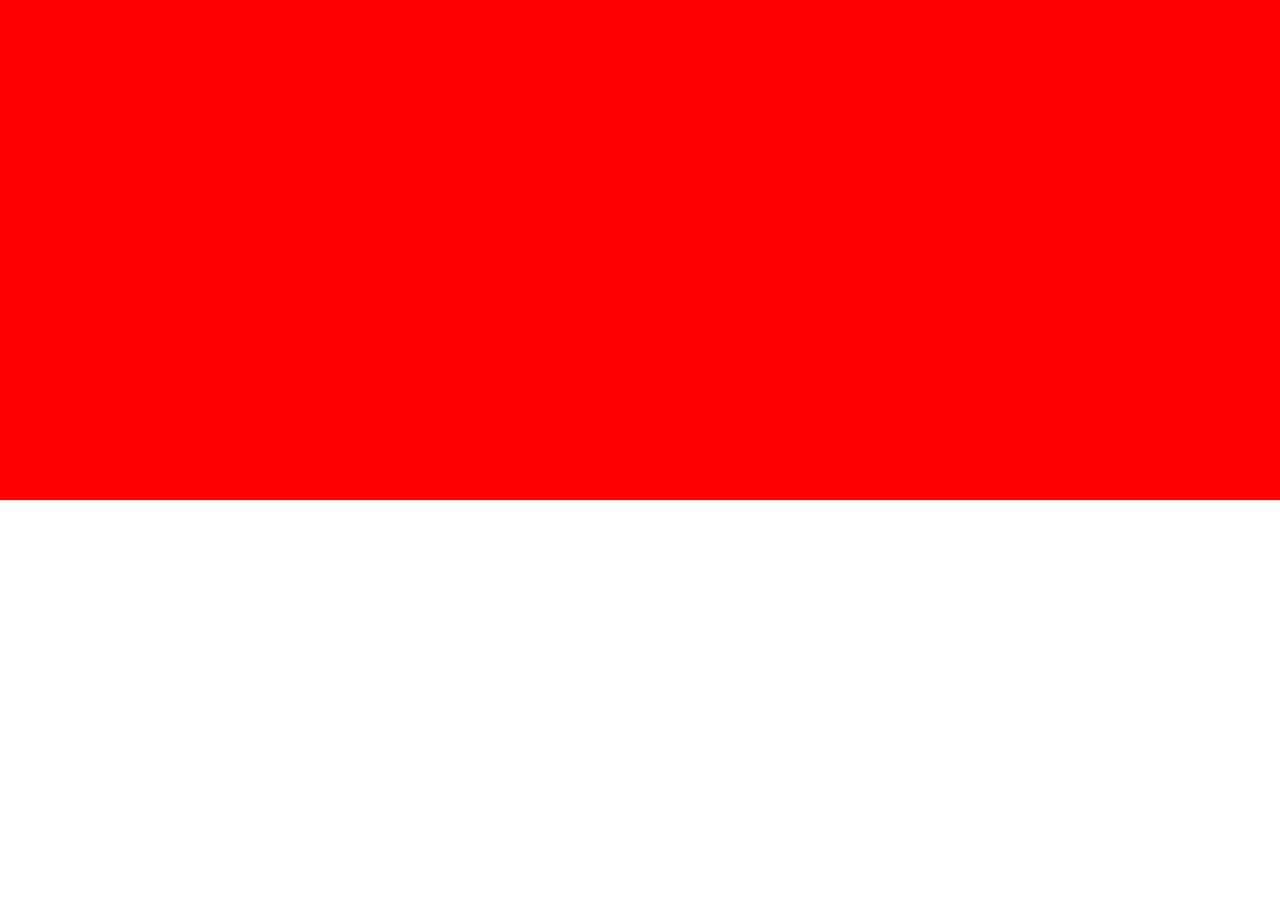
==== index.html @ 967ea3b5 "Create Website" ====
<!DOCTYPE html>
<html lang="en">
<head>
  <meta charset="UTF-8">
  <meta name="viewport" content="width=device-width, initial-scale=1.0">
  <title>Lux Ventus</title>
  <link rel="stylesheet" href="style.css">
  <link rel="stylesheet" href="https://fonts.googleapis.com/css?family=Poppins:400,700&display=swap">
</head>
<body>
  <div class="body">




  </div>
</body>
</html>
---- style.css ----
*{
  margin: 0;
  padding: 0;
  box-sizing: border-box;
  text-decoration: none;
}
 

body{
  font-family: 'Poppins', sans-serif;
}




.body{
  max-width: 1440px;
  width: 100%;
  margin: 0 auto;
  background-color: red;
  height: 500px;
}
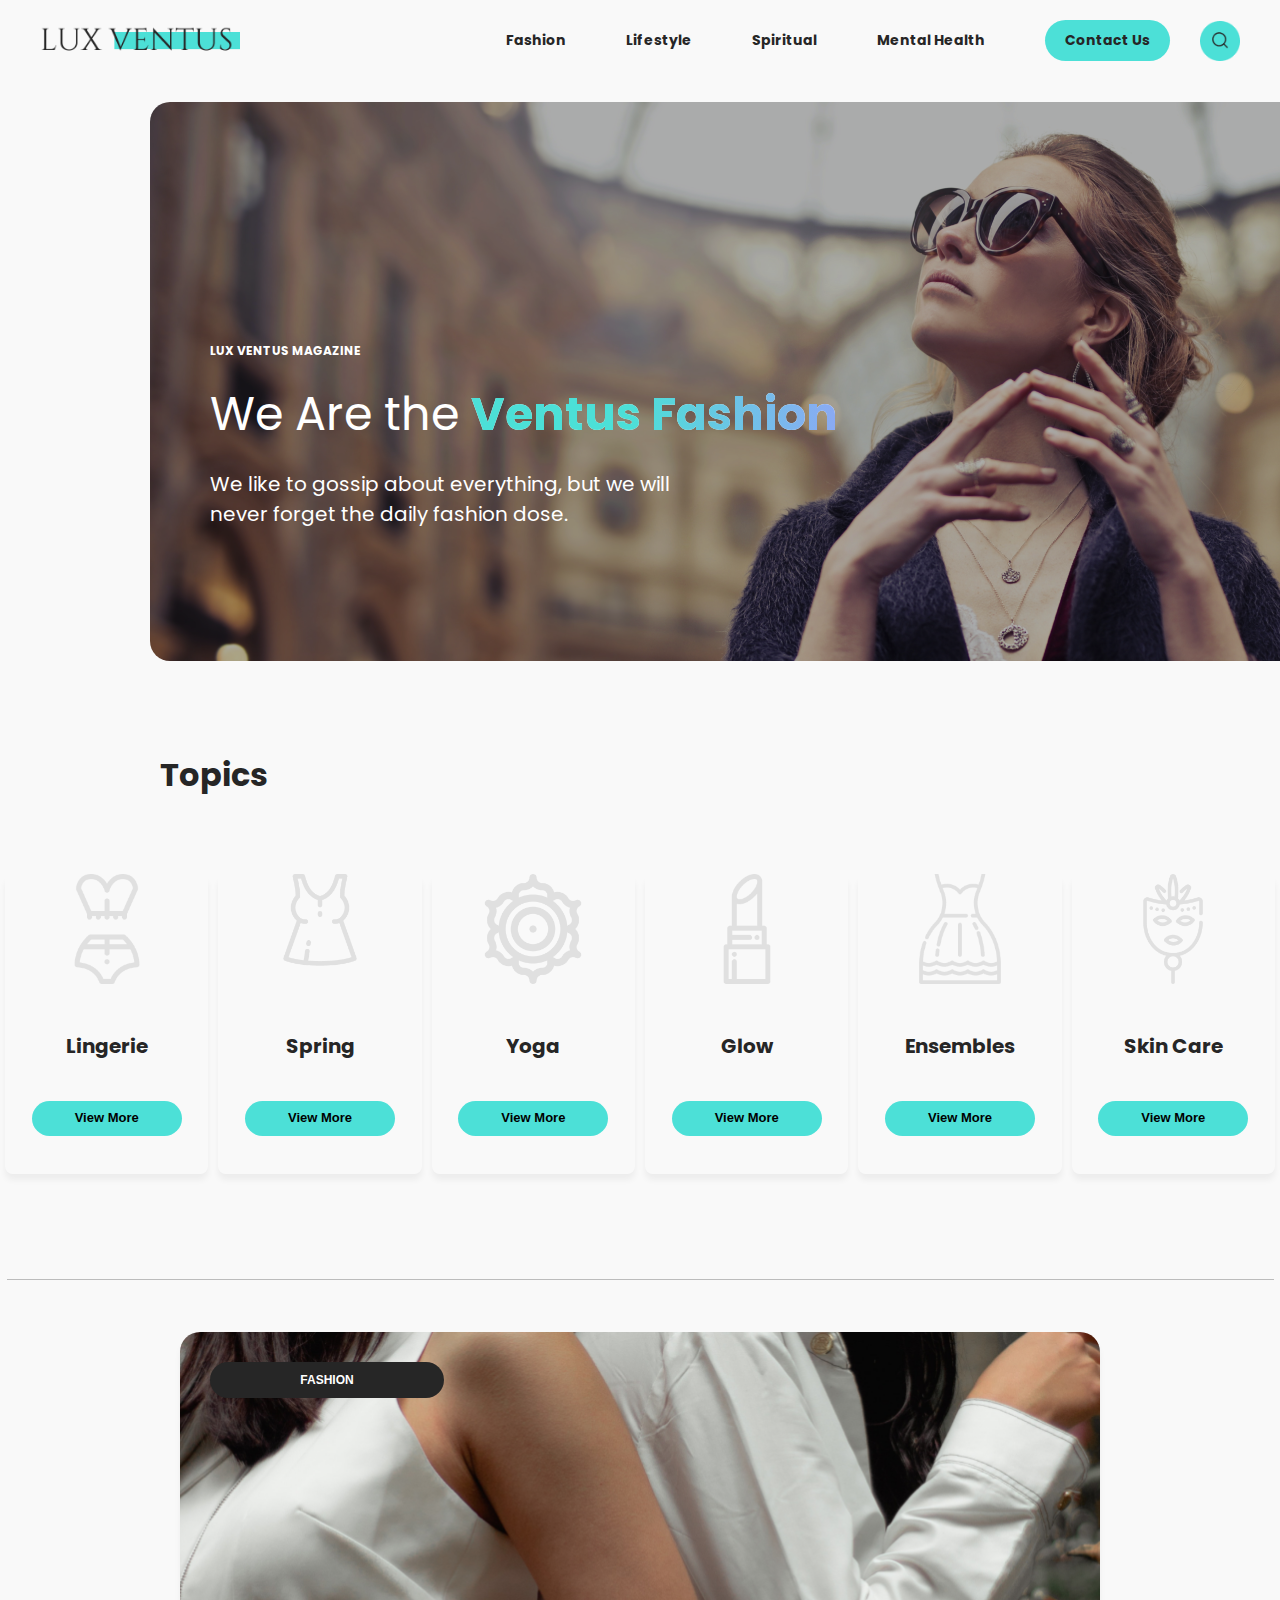
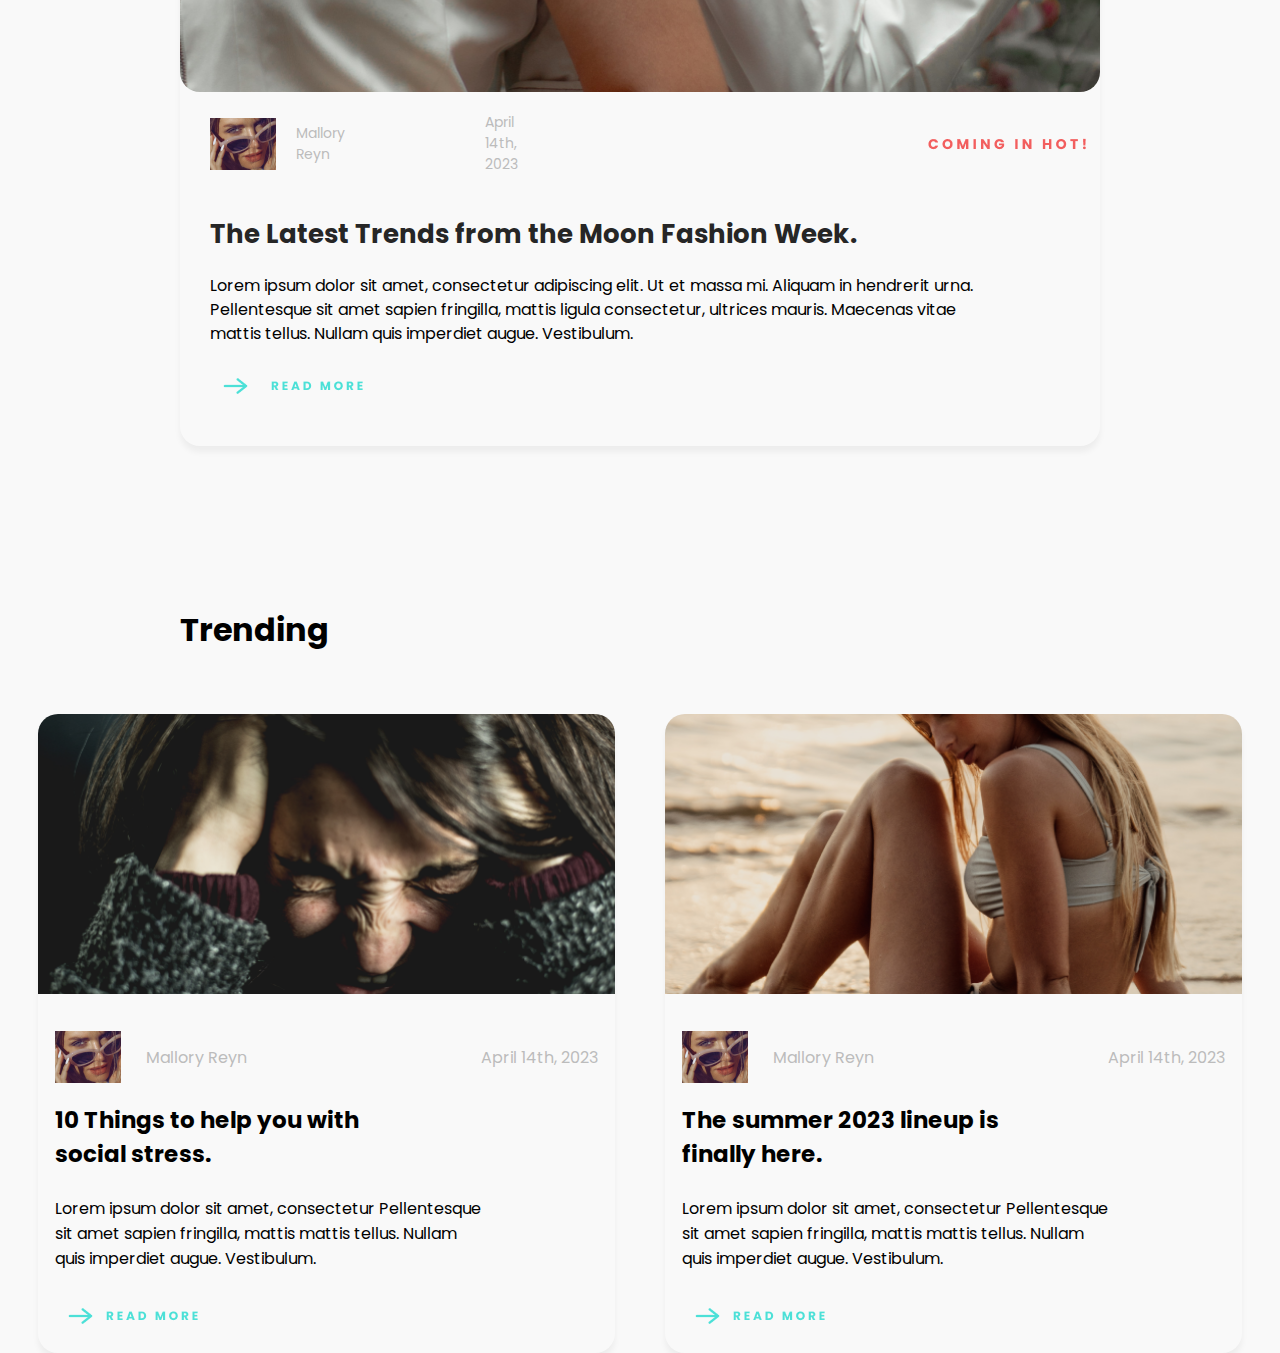
==== commit 92f59387: "salis-branch" ====
--- a/index.html
+++ b/index.html
@@ -9,7 +9,159 @@
 </head>
 <body>
   <div class="body">
-
+    <header class="header">
+      <div class="container">
+        
+          <img class="logo" src="./assets/logo.png" alt="logo">
+  
+          <nav class="navigation">
+            <a href="#">Fashion</a>
+            <a href="#">Lifestyle</a>
+            <a href="#">Spiritual</a>
+            <a href="#">Mental Health</a>
+            <a href="#" class="contact-btn">Contact Us</a>
+            <img class="icon" src="./assets/search.png" alt="">
+          </nav>
+  
+        </div>
+        <div class="second-container">
+          <div class="image-div">
+            <div class="image-texts">
+             <h3>LUX VENTUS MAGAZINE</h3>
+             <h1>We Are the <span>Ventus Fashion</span></h1>
+             <p>We like to gossip about everything, but we will <br>never forget the daily fashion dose.</p>
+           </div>
+           </div>
+        </div>
+  
+  
+        <div class="third-container">
+          <h1>Topics</h1>
+          <div class="cards">
+            <div class="card1 card">
+              <img src="./assets/photo 1.png" alt="">
+              <h2>Lingerie</h2>
+              <button class="view-btn">View More</button>
+            </div>
+            <div class="card2 card">
+              <img src="./assets/photo 2.png" alt="">
+              <h2>Spring</h2>
+              <button class="view-btn">View More</button>
+            </div>
+            <div class="card3 card">
+              <img src="./assets/photo 3.png"  alt="">
+              <h2>Yoga</h2>
+              <button class="view-btn">View More</button>
+            </div>
+            <div class="card4 card">
+              <img src="./assets/photo 4.png"  alt="">
+              <h2>Glow</h2>
+              <button class="view-btn">View More</button>
+            </div>
+            <div class="card5 card">
+              <img src="./assets/photo 5.png"  alt="">
+              <h2>Ensembles</h2>
+              <button class="view-btn">View More</button>
+            </div>
+            <div class="card6 card">
+              <img src="./assets/photo 6.png"  alt="">
+              <h2>Skin Care</h2>
+              <button class="view-btn">View More</button>
+            </div>
+          </div>
+        </div>
+  
+        <div class="vector">
+          
+        </div>
+        <div class="big-container">
+          <div class="fourth-container">
+            <div class="couple">
+              <button>
+                FASHION
+              </button>
+            </div>
+            <div class="admin-info">
+              <img src="./assets/icon.png" alt="">
+              <p>Mallory Reyn</p>
+              <p class="date">April 14th, 2023</p>
+              <img class="line" src="./assets/COMING_IN_HOT.png" alt="">
+            </div>
+            <div class="info">
+              <h2>The Latest Trends from the Moon Fashion Week.</h2>
+              <p>Lorem ipsum dolor sit amet, consectetur adipiscing elit. Ut et massa mi. Aliquam in hendrerit urna. 
+                <br>Pellentesque sit amet sapien fringilla, mattis ligula consectetur, ultrices mauris. Maecenas vitae 
+                <br>mattis tellus. Nullam quis imperdiet augue. Vestibulum.</p>
+            </div>
+            <div class="read-more">
+              <img src="./assets/arrow-small-right.png" alt="">
+              <img src="./assets/READ_MORE.png" alt="">
+            </div>
+          </div>
+        </div>
+      
+  
+        <div class="trending">
+          <h1 style="padding: 60px 180px;">Trending</h1>
+          <div class="trending-content">
+        
+        
+              <div class="trending-box">
+              <div class="image">
+          
+              </div>
+              <div style="padding: 17px;">
+                <div class="information">
+                  <div style="display:flex; align-items:center">
+                    <img style="margin-right: 25px;" src="./assets/icon.png" alt="">
+                    <p style="color: #BCBCBC;">Mallory Reyn</p>
+                  </div>
+                  <p style="color: #BCBCBC;">April 14th, 2023</p>
+                </div>
+                <h3 style="width: 60%; font-size: 23px;">10 Things to help you with social stress.</h3>
+                <p style="width: 80%; margin: 25px 0;">
+                  Lorem ipsum dolor sit amet, consectetur 
+                  Pellentesque sit amet sapien fringilla, mattis
+                  mattis tellus. Nullam quis imperdiet augue. 
+                  Vestibulum.</p>
+                  <div class="read-more-btn">
+                    <img src="./assets/arrow-small-right.png" alt="">
+                    <img src="./assets/READ_MORE.png" alt="">
+                  </div>
+              </div>
+              
+            </div>
+            
+            
+            <div class="trending-box">
+              <div class="image1"></div>
+              <div style="padding: 17px;">
+                <div class="information">
+                  <div style="display:flex; align-items:center">
+                    <img style="margin-right: 25px;" src="./assets/icon.png" alt="">
+                    <p style="color: #BCBCBC;">Mallory Reyn</p>
+                  </div>
+                  <p style="color: #BCBCBC;">April 14th, 2023</p>
+                </div>
+                <h3 style="width: 60%; font-size: 23px;">The summer 2023 lineup
+                  is finally here.</h3>
+                <p style="width: 80%; margin: 25px 0;">
+                  Lorem ipsum dolor sit amet, consectetur 
+                  Pellentesque sit amet sapien fringilla, mattis
+                  mattis tellus. Nullam quis imperdiet augue. 
+                  Vestibulum.</p>
+                  <div class="read-more-btn">
+                    <img src="./assets/arrow-small-right.png" alt="">
+                    <img src="./assets/READ_MORE.png" alt="">
+                  </div>
+              </div>    
+              </div>
+  
+         
+          </div>
+        </div>
+  
+    </header>
 
 
 
--- a/style.css
+++ b/style.css
@@ -8,6 +8,7 @@
 
 body{
   font-family: 'Poppins', sans-serif;
+  
 }
 
 
@@ -17,6 +18,341 @@
   max-width: 1440px;
   width: 100%;
   margin: 0 auto;
-  background-color: red;
-  height: 500px;
-}+  background: #F9F9F9;
+
+}
+
+.container img {
+  width: 200px;
+}
+
+.icon {
+  width: 40px !important;
+}
+
+.container {
+  display: flex;
+  justify-content: space-between;
+  align-items: center;
+  padding: 20px 40px;
+  max-width: 1300px;
+  margin: 0 auto;
+}
+
+.navigation {
+  display: flex;
+  justify-content: space-between;
+  align-items: center;
+}
+
+.icon {
+  cursor: pointer;
+
+}
+
+.navigation a:hover {
+  transform: translateY(-10px);
+  transition: .3s;
+}
+
+
+.navigation a {
+  margin: 0 30px;
+  text-decoration: none;
+  color: #262626;
+  font-size: 14px;
+  font-weight: 700;
+  transition: .3s;
+}
+
+.contact-btn {
+  background-color: #4CE0D7 !important;
+  padding: 10px 20px;
+  border-radius: 40px;
+}
+
+.image-div {
+  background-image: url(./assets/background.png);
+  background-size: cover;
+  background-repeat: no-repeat;
+  background-position: center;
+  width: 1230px;
+  height: 559px;
+  margin: 20px 150px;
+  border-radius: 20px;
+  transition: .3s;
+}
+
+.image-div:hover {
+  transform: scale(1.03);
+  transition: .3s;
+}
+
+.image-texts h3 {
+  font-size: 12px;
+  font-weight: 700;
+  line-height: 18px;
+  color: #FFFFFF;
+  width: 189px;
+  padding-bottom: 20px;
+}
+
+.image-texts h1 {
+  font-size: 46px;
+  font-weight: 400;
+  line-height: 69px;
+  color: #FFFFFF;
+  padding-bottom: 20px;
+}
+
+.image-texts h1 span {
+  font-size: 46px;
+  font-weight: 700;
+  line-height: 69px;
+  background: linear-gradient(90deg, #4CE0D7 43.06%, #8BA9F4 100%),
+  linear-gradient(0deg, #FFFFFF, #FFFFFF);
+  color: transparent;
+  background-clip: text;
+}
+
+.image-texts p {
+  font-size: 20px;
+  font-weight: 400;
+  line-height: 30px;
+  color: #FFFFFF;
+}
+
+.image-div{
+  display: block;
+  padding: 230px 50px;
+}
+
+.image-texts {
+  padding: 10px;
+}
+
+.second-container {
+  padding-bottom: 60px;
+}
+
+.third-container h1 {
+  margin: 10px 160px; 
+  padding-bottom: 60px;
+  color: #262626;
+}
+
+.cards {
+  display: flex;
+  flex-direction: row;
+  justify-content: center;
+  align-items: center;
+  margin: 0 auto;
+}
+
+.card1,
+.card2,
+.card3,
+.card4,
+.card5,
+.card6 {
+  display: block;
+  flex-direction: column;
+  justify-content: center;
+  text-align: center;
+  border-radius: 8px;
+  overflow: hidden;
+  margin: 5px;
+  color: #262626;
+  box-shadow:  0px 6px 6px 0px rgba(0, 0, 0, 0.05);
+  width: 210px;
+  height: 300px;
+  transition: .3s;
+
+
+}
+
+.card:hover {
+  transform: translateY(-10px);
+  transition: .3s;
+}
+.cards img {
+  width: 100%;
+  height: auto;
+}
+
+
+.third-container h2 {
+  padding-bottom: 40px;
+  font-size: 20px;
+  font-weight: 700;
+  line-height: 30px;
+  text-align: center;
+
+}
+
+.third-container img {
+  padding-bottom: 40px;
+  width: 110px;
+  height: auto;
+
+}
+
+.third-container button {
+  font-size: 13px;
+  font-weight: 700;
+  line-height: 18px;
+  text-align: center;
+  width: 150px;
+  height: 35px;
+  border-radius: 40px;
+  background: rgba(76, 224, 215, 1);
+  border: none;
+}
+
+.third-container {
+  padding-bottom: 100px;
+}
+.vector {
+  height: 1px;
+  width: 1267px;
+ background-color: #BCBCBC;
+ margin: 0 auto;
+ margin-bottom: 52px;
+}
+
+.couple{
+  background-image: url(./assets/background\ 2.png);
+  background-size: cover;
+  background-repeat: no-repeat;
+  background-position: center;
+  height: 360.3px;
+  border-radius: 20px;
+}
+
+.fourth-container {
+  box-shadow: 0px 6px 6px 0px #0000000D;
+  max-width: 1204px;
+  margin: 0 180px;
+  border-radius: 20px;
+
+}
+
+.fourth-container button {
+  background-color: #262626;
+  color: #FFFFFF;
+  font-size: 12px;
+  font-weight: 700;
+  line-height: 18px;
+  text-align: center;
+  width: 233.95px;
+  height: 36.49px;
+  border-radius: 40px;
+  border: none;
+  margin: 30px;
+}
+
+.admin-info {
+  display: flex;
+  align-items: center;
+  gap: 20px;
+  margin: 20px 30px;
+  color: #BCBCBC;
+  font-size: 14px;
+  font-weight: 400;
+  line-height: 21px;
+  padding-bottom: 20px;
+}
+
+.date {
+  padding: 0 120px;
+  font-size: 14px;
+  font-weight: 400;
+  line-height: 21px;
+  color: #BCBCBC;
+}
+
+.line {   
+  padding-left: 270px;
+}
+
+.info h2 {
+  font-size: 26px;
+  font-weight: 700;
+  line-height: 39px;
+  color: #262626;
+  padding-bottom: 20px;
+  margin: 0 30px;
+}
+
+.info p {
+  font-size: 16px;
+  font-weight: 400;
+  line-height: 24px;
+  padding-bottom: 20px;
+  margin: 0 30px;
+}
+
+.read-more {
+  display: flex;
+  align-items: center;
+  gap: 10px;
+  padding-bottom: 40px;
+  margin: 0 30px;
+}
+
+.big-container {
+  padding-bottom: 100px;
+}
+
+.image {
+  background: url(./assets/card\ 1.png);
+  height: 280px;
+  max-width: 580px;
+  background-size: cover;
+  background-repeat: no-repeat;
+  background-position: center;
+
+}
+.image1 {
+  background: url(./assets/card\ 2.png);
+  height: 280px;
+  max-width: 580px;
+  background-size: cover;
+  background-repeat: no-repeat;
+  background-position: center;
+
+}
+
+.information {
+  display: flex;
+  justify-content: space-between;
+  align-items: center;
+  margin: 20px 0;
+
+}
+
+.trending-box:hover {
+  transition: .3s;
+  transform: scale(1.1);
+}
+.trending-box {
+  max-width: 580px;
+  border-radius: 20px;
+  overflow: hidden;
+  box-shadow: 0px 6px 6px 0px #0000000D;
+  transition: .3s;
+}
+
+.trending-content {
+  display: flex;
+  justify-content: space-around;
+  gap: 50px;
+  margin: 0 auto;
+  max-width: 1204px;
+  
+}
+
+.read-more-btn {
+  display: flex;
+  align-items: center;
+}
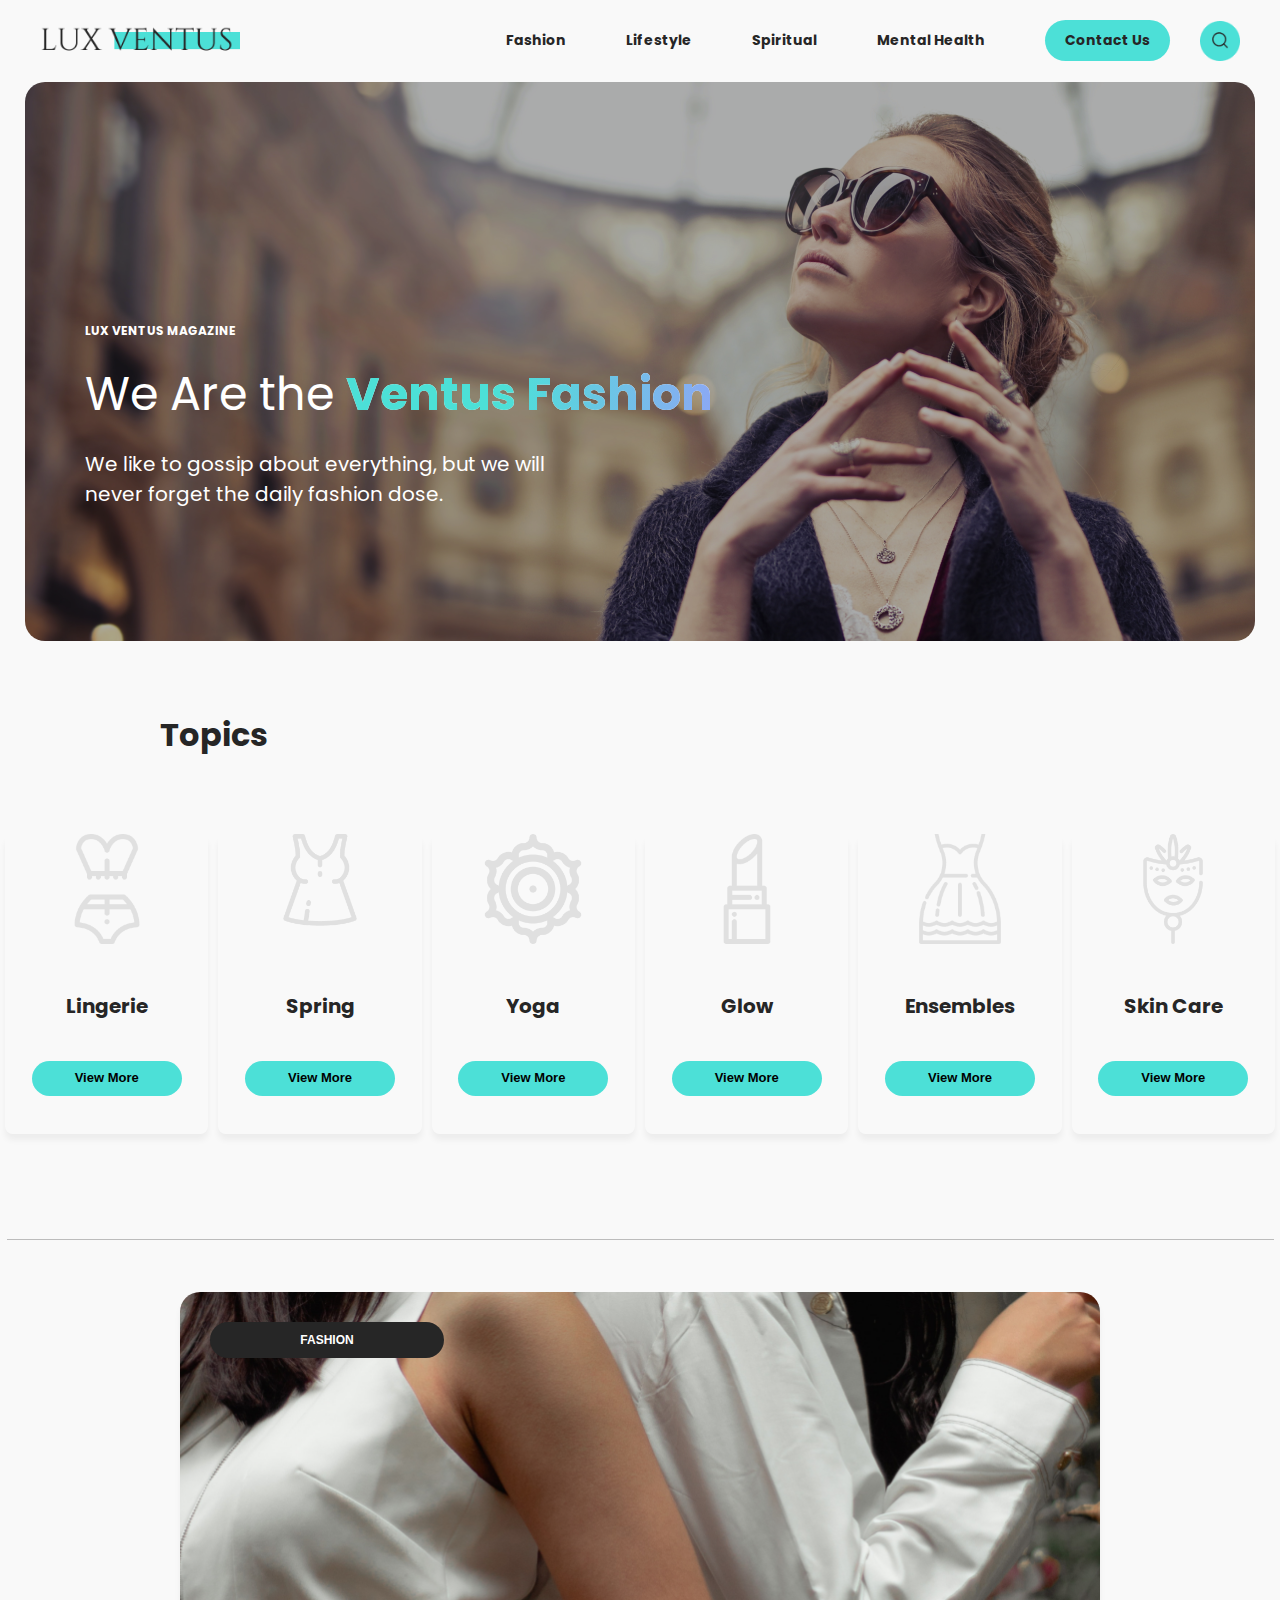
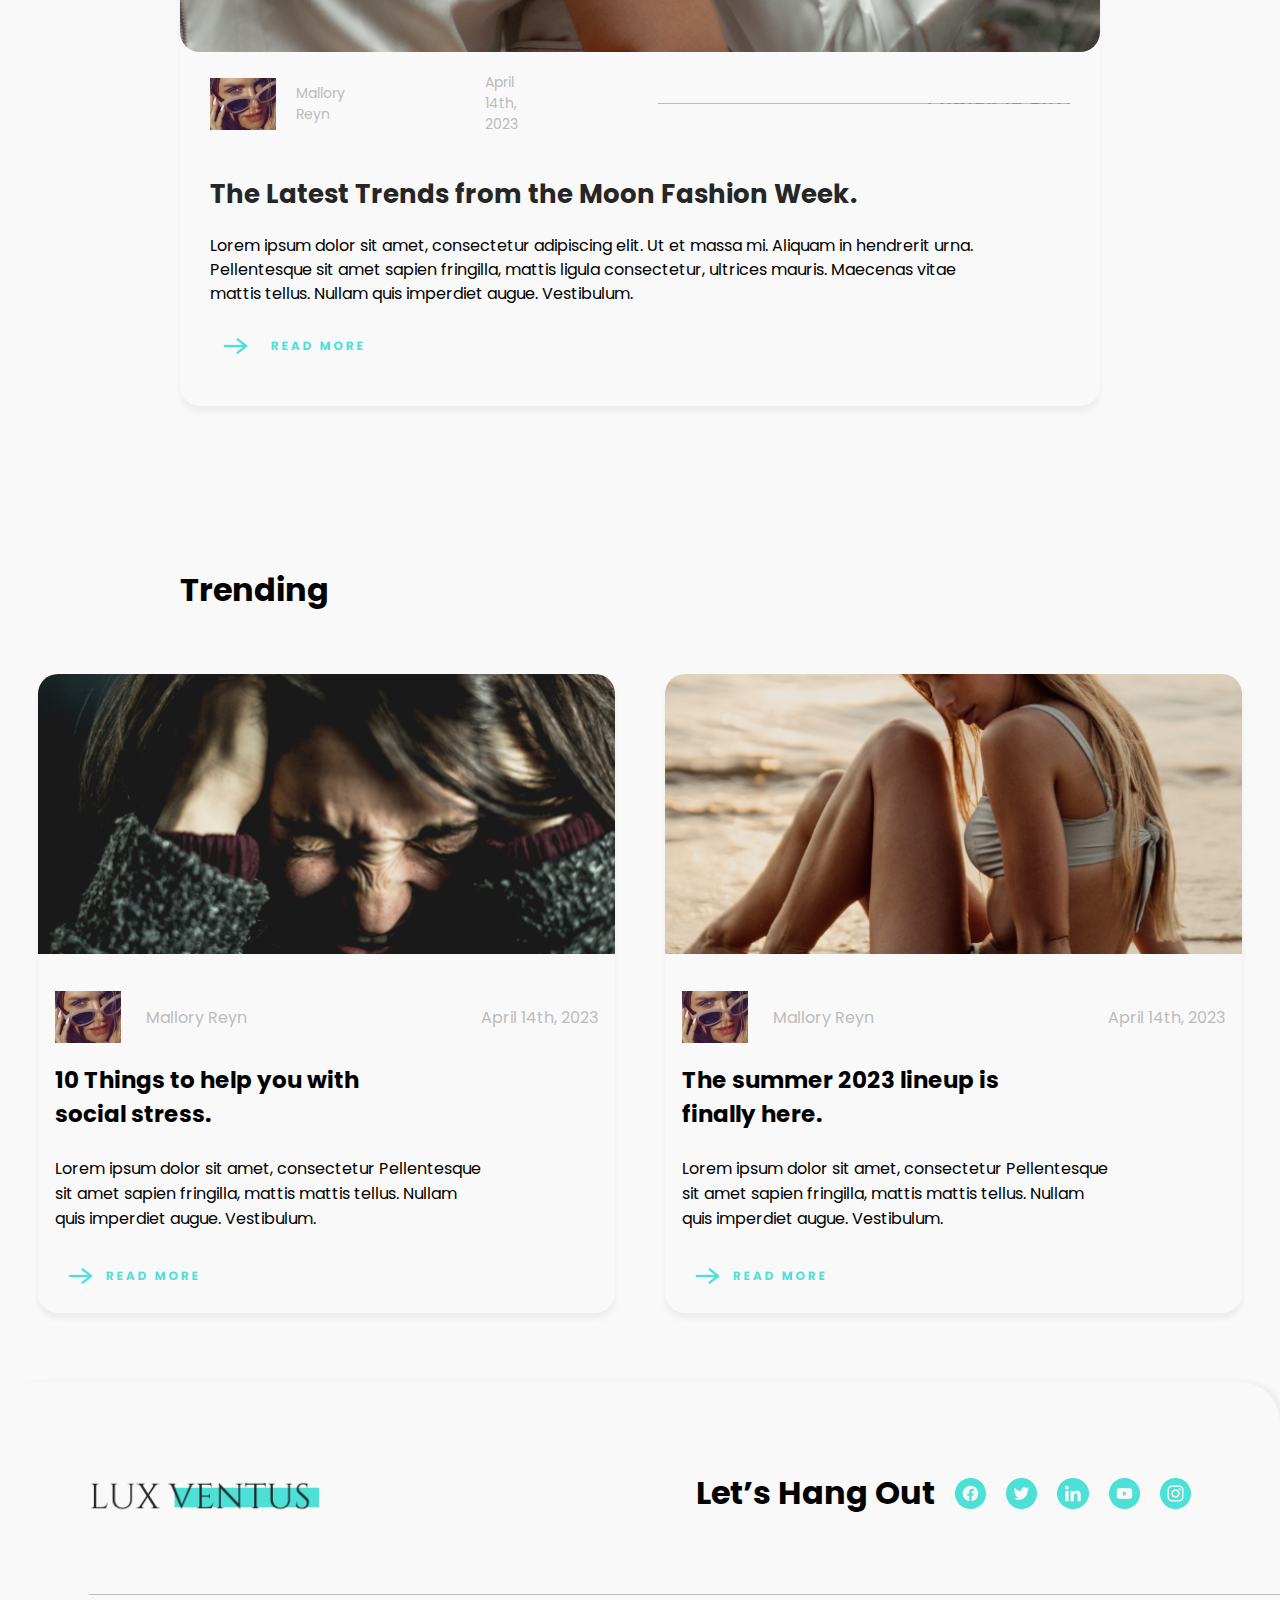
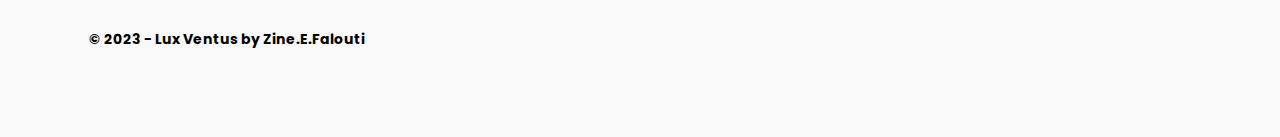
==== commit d37de37c: "Merge pull request #2 from irakliMikava/nikusha" ====
--- a/index.html
+++ b/index.html
@@ -165,6 +165,36 @@
 
 
 
+
+    <!-- nikusha footer   -->
+
+
+    <div class="footer">
+
+      <div class="footer-first">
+          <div class="footer-icon">
+          <a href="./index.html"><img src="./assets/logo.png" alt=""></a> 
+           </div>
+
+           <div class="footer-text">
+            <h1>Let’s Hang Out</h1>
+            <a href="#"><img src="./assets/facebook.png" alt=""></a>
+            <a href="#"><img src="./assets/twitter.png" alt=""></a>
+            <a href="#"><img src="./assets/linkedin.png" alt=""></a>
+            <a href="#"><img src="./assets/youtube.png" alt=""></a>
+            <a href="#"><img src="./assets/instagram.png" alt=""></a>
+           </div>
+     </div>
+
+      <div class="line">
+
+      </div>
+
+      <div class="footer-second">
+        <h3>© 2023 - Lux Ventus by Zine.E.Falouti</h3>
+      </div>
+
+    </div>
   </div>
 </body>
 </html>--- a/style.css
+++ b/style.css
@@ -81,6 +81,7 @@
   margin: 20px 150px;
   border-radius: 20px;
   transition: .3s;
+  margin: 0 auto;
 }
 
 .image-div:hover {
@@ -133,6 +134,7 @@
 
 .second-container {
   padding-bottom: 60px;
+  
 }
 
 .third-container h1 {
@@ -356,3 +358,86 @@
   display: flex;
   align-items: center;
 }
+
+
+
+
+
+
+
+
+
+
+
+
+
+
+
+
+
+
+
+
+
+
+/* footer  */
+
+.footer{
+  margin-top: 69px;
+  padding: 87px 89px;
+  border-radius: 40px 40px 0 0;
+  box-shadow: 6px 0px 6px 0px #0000000D;
+
+}
+
+.footer-first{
+  display: flex;
+  align-items: center;
+  justify-content: space-between;
+}
+
+.footer-icon img{
+  width: 230px;
+  max-height: 50px;
+  height: 100%;
+  margin-bottom: 60px;
+}
+
+
+.footer-text{
+  display: flex;
+  align-items: center;
+  gap: 20px;
+  margin-bottom: 77px;
+}
+
+.footer-text a{
+  max-height: 31px;
+  height: 100%;
+}
+
+.footer-text a:hover{
+  transform: translateY(5px);
+}
+
+
+.line{
+  margin: 0 auto;
+  width: 1267px;
+  height: 1px;
+  background-color: #BCBCBC;
+}
+
+.footer-second{
+  margin-top: 34px;
+}
+
+.footer-second h3{
+  font-family: Poppins;
+  font-size: 14px;
+  font-weight: 700;
+  line-height: 21px;
+  letter-spacing: 0em;
+  text-align: left;
+
+}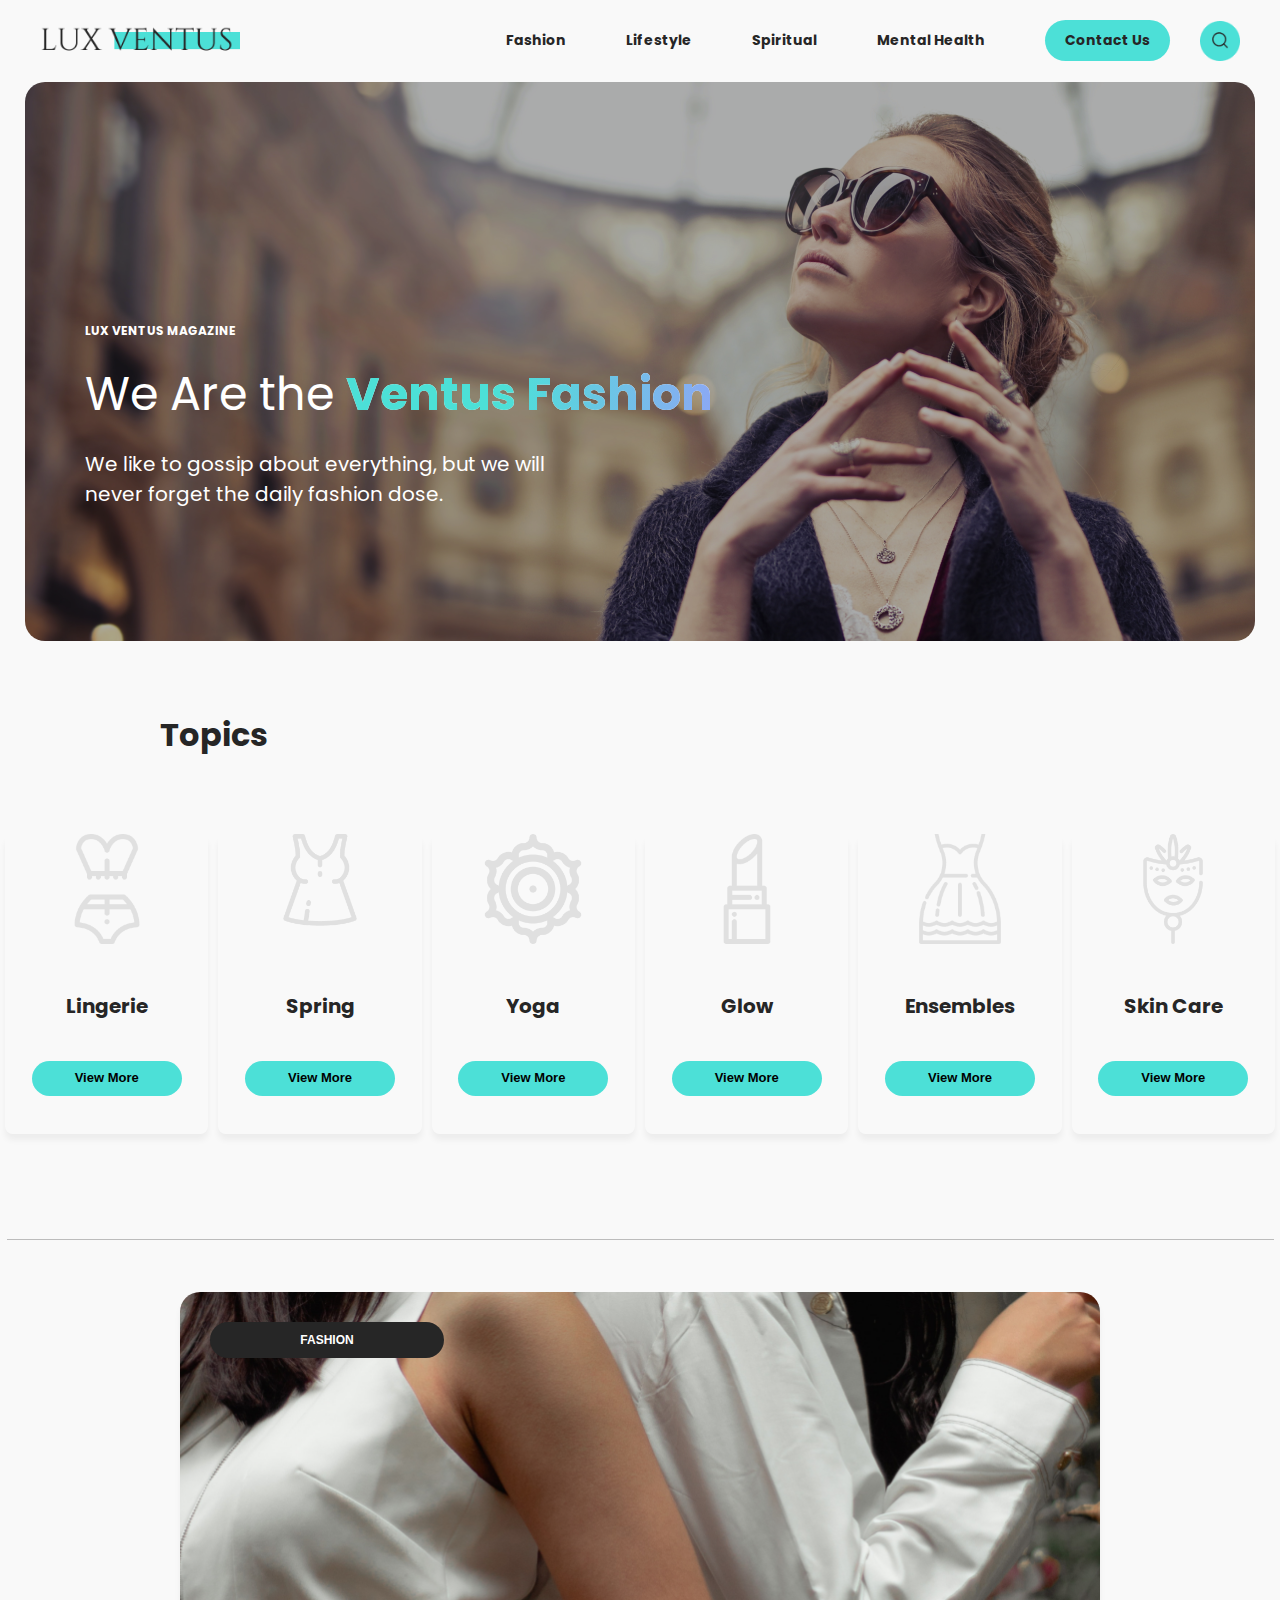
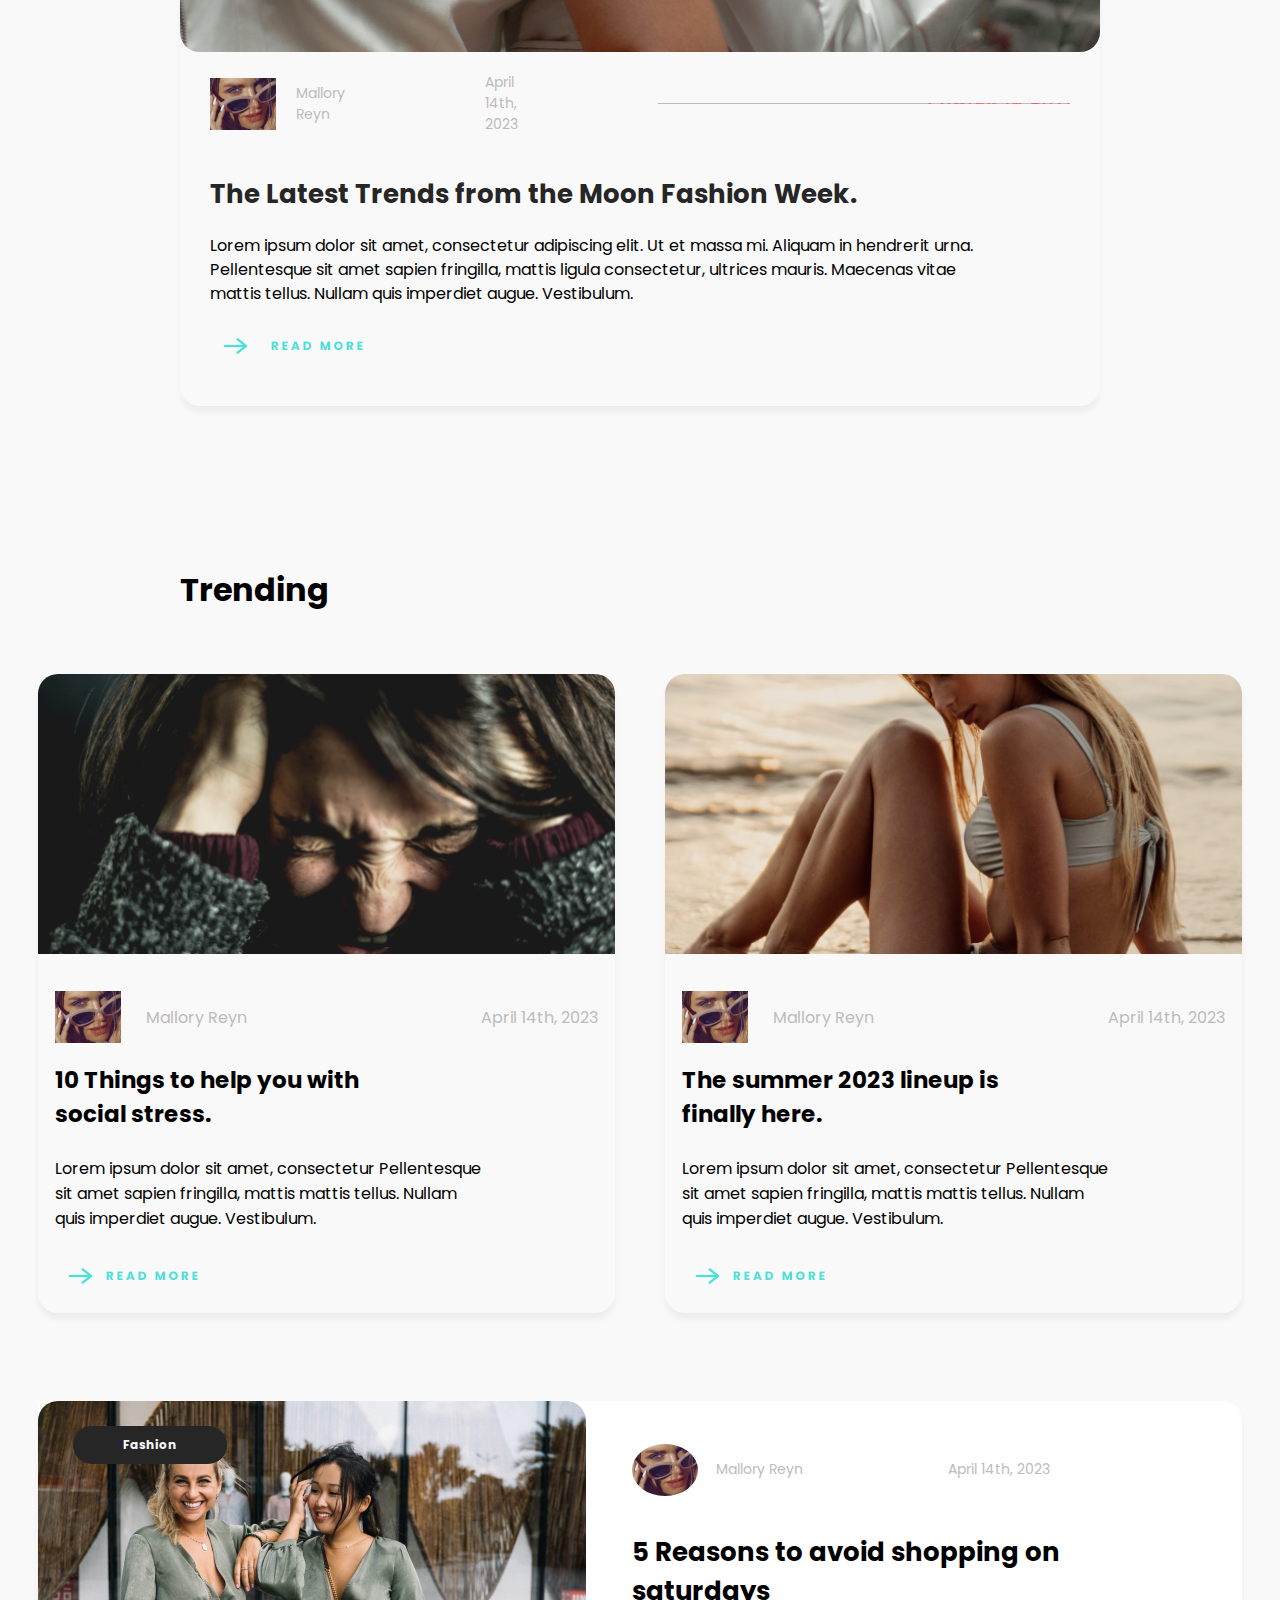
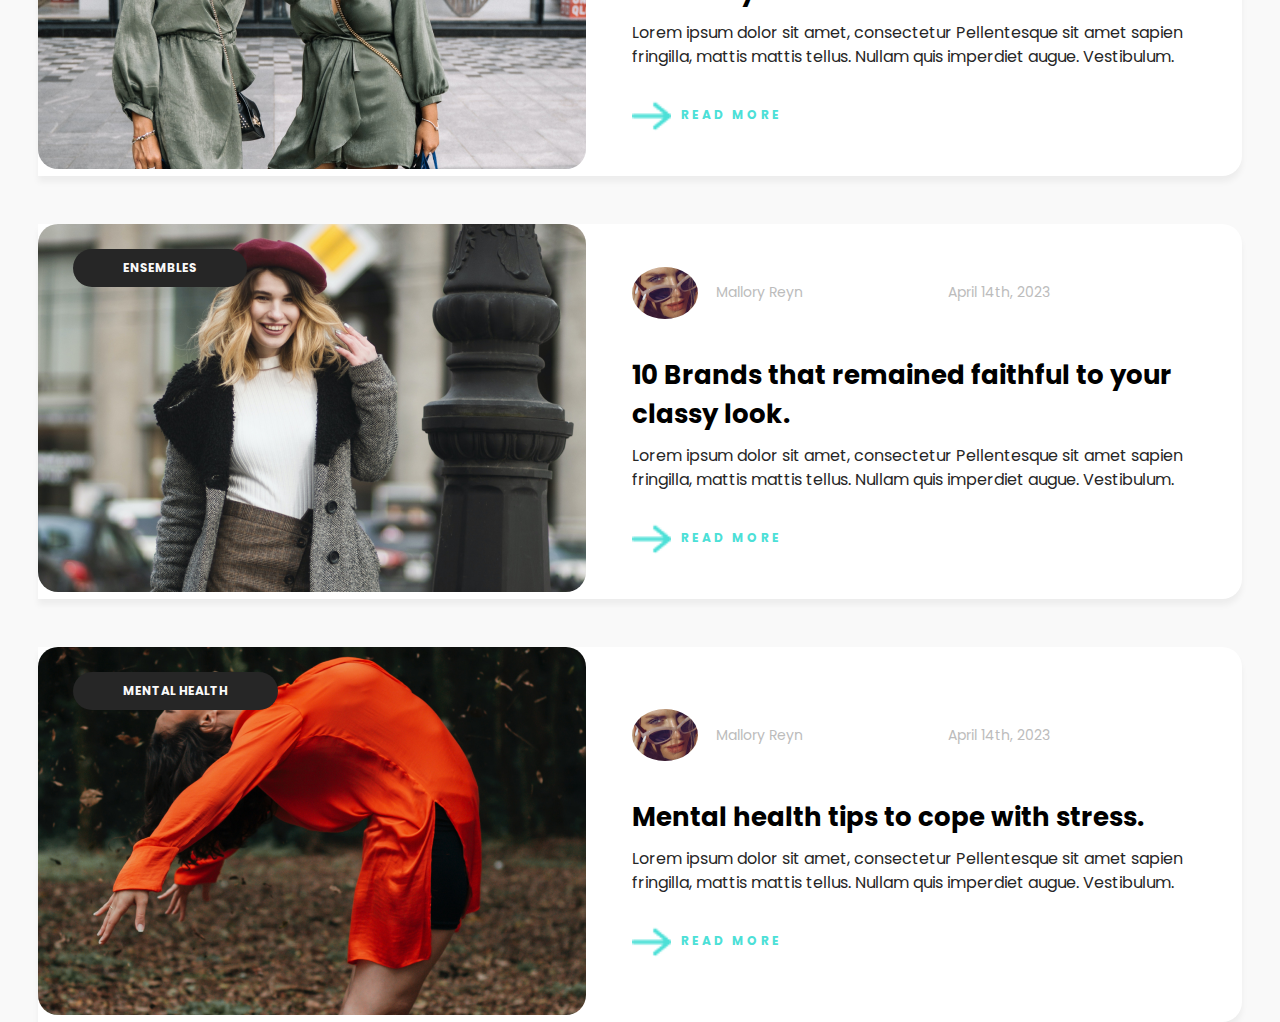
==== commit bf1021f2: "ika" ====
--- a/index.html
+++ b/index.html
@@ -163,38 +163,131 @@
   
     </header>
 
-
-
-
-    <!-- nikusha footer   -->
-
-
-    <div class="footer">
-
-      <div class="footer-first">
-          <div class="footer-icon">
-          <a href="./index.html"><img src="./assets/logo.png" alt=""></a> 
-           </div>
-
-           <div class="footer-text">
-            <h1>Let’s Hang Out</h1>
-            <a href="#"><img src="./assets/facebook.png" alt=""></a>
-            <a href="#"><img src="./assets/twitter.png" alt=""></a>
-            <a href="#"><img src="./assets/linkedin.png" alt=""></a>
-            <a href="#"><img src="./assets/youtube.png" alt=""></a>
-            <a href="#"><img src="./assets/instagram.png" alt=""></a>
-           </div>
-     </div>
-
-      <div class="line">
-
-      </div>
-
-      <div class="footer-second">
-        <h3>© 2023 - Lux Ventus by Zine.E.Falouti</h3>
+    <!-- ikas section  -->
+    <div class="fashion">
+
+    <div class="fashion-section">
+      <div class="fashion-photo">
+        <img src="./assets/card 3.png" alt="">
+        <h1>
+          Fashion
+        </h1>
+      </div>
+      <div class="about-fashion">
+        <div class="fashion-title">
+          <img src="./assets/icon.png" alt="">
+          <div class="fashion2">
+            <p>
+              Mallory Reyn
+              
+            </p>
+            <p>
+              April 14th, 2023
+
+            </p>
+          </div>
+        </div>
+        <h1>
+          5 Reasons to avoid shopping on saturdays
+        </h1>
+        <h3>
+          Lorem ipsum dolor sit amet, consectetur Pellentesque 
+sit amet sapien fringilla, mattis mattis tellus. 
+Nullam quis imperdiet augue. Vestibulum.
+        </h3>
+        <div class="arrow">
+          <img src="./assets/arrow.png" alt="" class="arrow-img">
+          <h1>
+            READ MORE
+          </h1>
+        </div>
       </div>
 
     </div>
+
+    
+    <div class="fashion-section">
+      <div class="fashion-photo">
+        <img src="./assets/card 4.png" alt="">
+        <h1>
+          ENSEMBLES
+        </h1>
+      </div>
+      <div class="about-fashion">
+        <div class="fashion-title">
+          <img src="./assets/icon.png" alt="">
+          <div class="fashion2">
+            <p>
+              Mallory Reyn
+              
+            </p>
+            <p>
+              April 14th, 2023
+
+            </p>
+          </div>
+        </div>
+        <h1>
+          10 Brands that remained
+faithful to your classy look.
+        </h1>
+        <h3>
+          Lorem ipsum dolor sit amet, consectetur Pellentesque 
+sit amet sapien fringilla, mattis mattis tellus. 
+Nullam quis imperdiet augue. Vestibulum.
+        </h3>
+        <div class="arrow">
+          <img src="./assets/arrow.png" alt="" class="arrow-img">
+          <h1>
+            READ MORE
+          </h1>
+        </div>
+      </div>
+
+    </div>
+
+    
+    <div class="fashion-section">
+      <div class="fashion-photo">
+        <img src="./assets/card 5.png" alt="">
+        <h1>
+          MENTAL HEALTH
+        </h1>
+      </div>
+      <div class="about-fashion">
+        <div class="fashion-title">
+          <img src="./assets/icon.png" alt="">
+          <div class="fashion2">
+            <p>
+              Mallory Reyn
+              
+            </p>
+            <p>
+              April 14th, 2023
+
+            </p>
+          </div>
+        </div>
+        <h1>
+          Mental health tips to cope
+with stress.
+        </h1>
+        <h3>
+          Lorem ipsum dolor sit amet, consectetur Pellentesque 
+sit amet sapien fringilla, mattis mattis tellus. 
+Nullam quis imperdiet augue. Vestibulum.
+        </h3>
+        <div class="arrow">
+          <img src="./assets/arrow.png" alt="" class="arrow-img">
+          <h1>
+            READ MORE
+          </h1>
+        </div>
+      </div>
+
+    </div>
+
+    
   </div>
 </body>
 </html>--- a/style.css
+++ b/style.css
@@ -440,4 +440,165 @@
   letter-spacing: 0em;
   text-align: left;
 
-}+}
+
+
+.fashion-section{
+  margin-top: 88px;
+  max-width: 1204px;
+  width: 100%;
+  margin: 0 auto;
+  display: flex;
+  gap: 46px;
+  align-items: center;
+  box-shadow: 0px 6px 6px 0px rgba(0, 0, 0, 0.05);
+  background-color: #FFFFFF;
+  border-top-right-radius: 20px;
+  border-bottom-right-radius: 20px;
+}
+
+
+
+
+.fashion-photo h1{
+  padding: 10px 50px;
+  background-color: #262626;
+  border-radius: 40px;
+  width: max-content;
+  font-family: Poppins;
+  font-size: 12px;
+  font-weight: 700;
+  line-height: 18px;
+  letter-spacing: 0em;
+  text-align: center;
+  color: #F9F9F9;
+  position: absolute;
+  top: 25px;
+  left: 35px;
+
+
+}
+
+.fashion-photo{
+  position: relative;
+  
+ 
+}
+
+.fashion-photo img{
+  border-radius: 20px;
+
+}
+
+
+
+
+.trending-box{
+  margin-bottom: 88px;
+
+}
+
+.about-fashion h1{
+  font-family: Poppins;
+  font-size: 26px;
+  font-weight: 700;
+  line-height: 39px;
+  letter-spacing: 0em;
+  text-align: left;
+  max-width: 543px;
+  margin-bottom: 10px;
+  
+}
+ .about-fashion h3{
+  font-family: Poppins;
+  font-size: 16px;
+  font-weight: 400;
+  line-height: 24px;
+  letter-spacing: 0em;
+  text-align: left;
+  color: #262626;
+  margin-bottom: 29px;
+  max-width: 569px;
+
+ }
+
+ .arrow{
+  display: flex;
+  align-items: center;
+  gap: 10px;
+ }
+
+ .arrow h1{
+  font-family: Poppins;
+  font-size: 12px;
+  font-weight: 700;
+  line-height: 18px;
+  letter-spacing: 0.24em;
+  text-align: left;
+  color: #4CE0D7;
+  margin-top: 8px;
+
+ }
+
+ .arrow-img {
+  height: 30px;
+  display: flex;
+  justify-content: center;
+  width: 39px;
+  
+ }
+ .fashion-title{
+  display: flex;
+  align-items: center;
+  gap: 18px;
+  margin-bottom: 37px;
+ }
+ 
+
+
+
+
+.fashion-title img{
+  border-radius: 50%;
+
+}
+
+
+
+
+
+
+
+
+ .fashion2{
+  display: flex;
+  gap: 145px;
+ }
+
+
+
+
+
+
+ .fashion2 p{
+  font-family: Poppins;
+  font-size: 14px;
+  font-weight: 400;
+  line-height: 21px;
+  letter-spacing: 0em;
+  text-align: left;
+  color: #BCBCBC;
+
+ }
+
+
+
+ .fashion{
+  display: flex;
+  flex-direction: column;
+  gap: 48px;
+
+ }
+
+
+
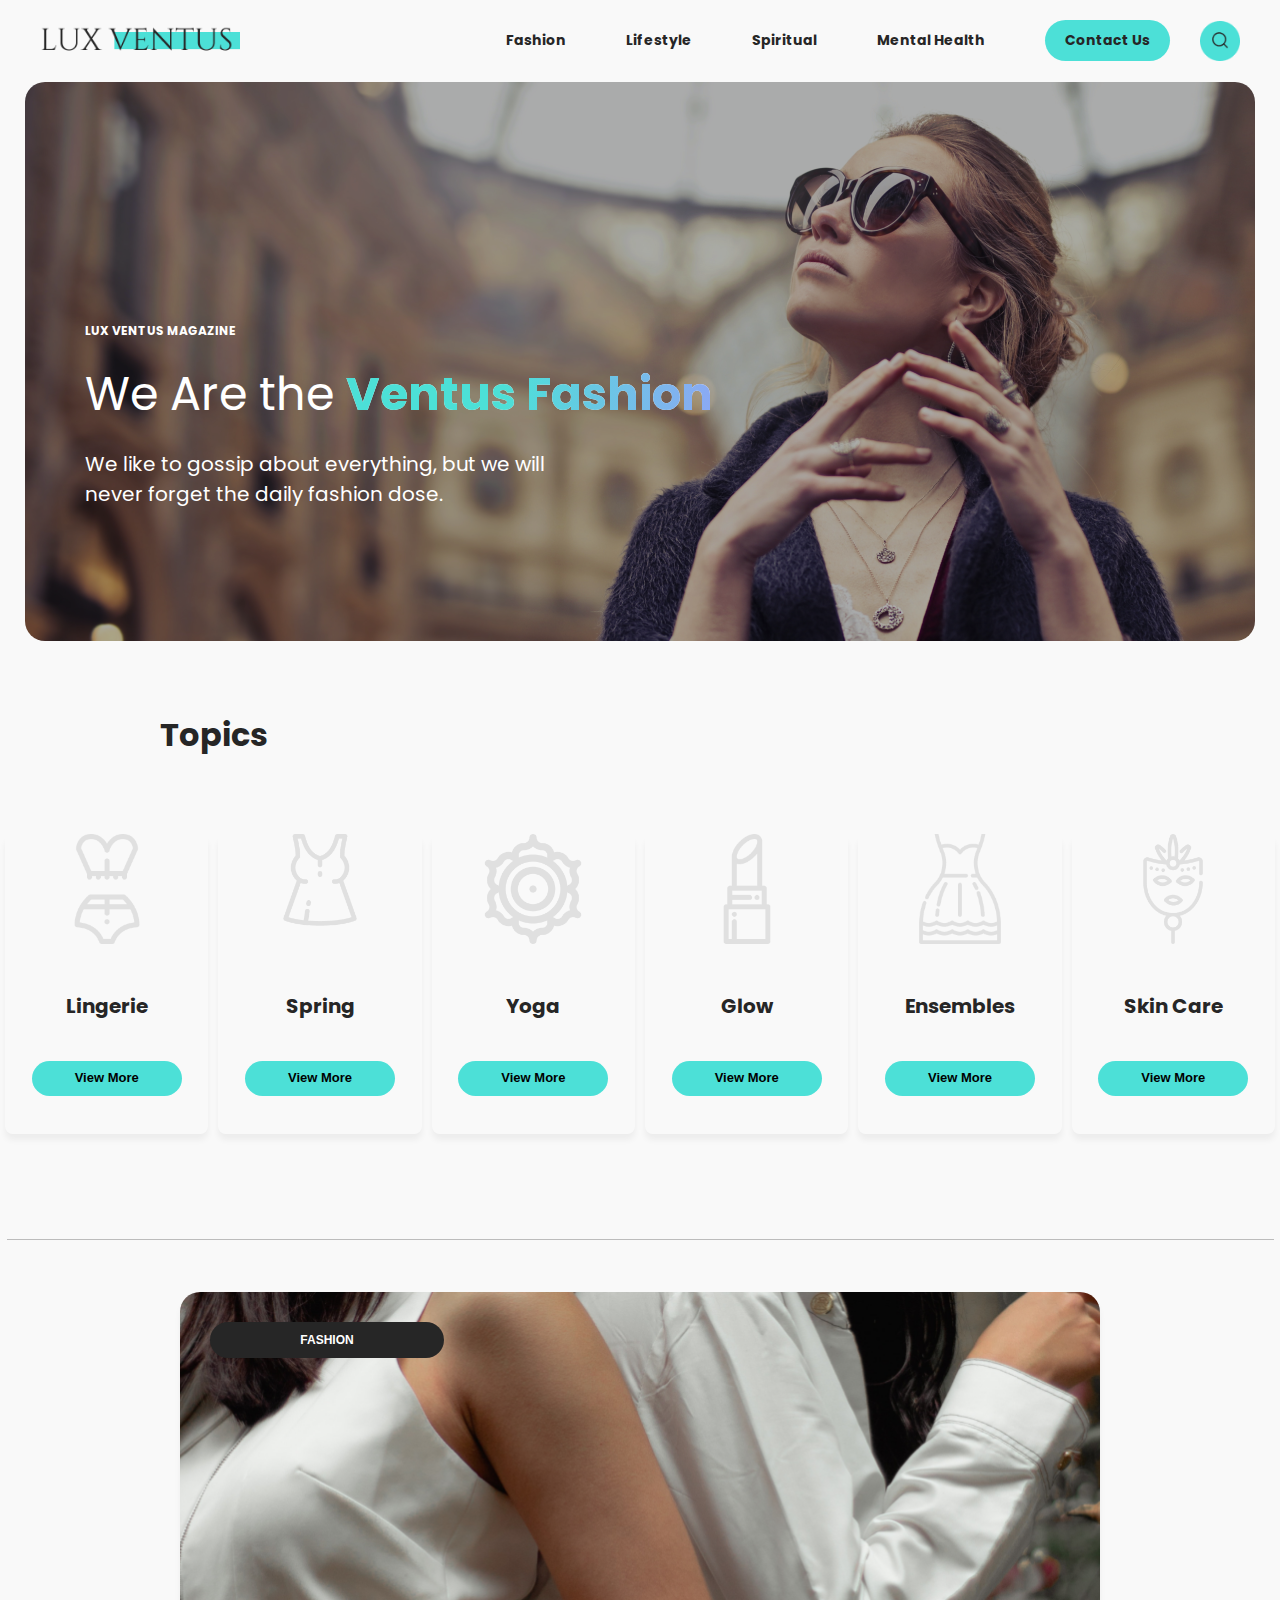
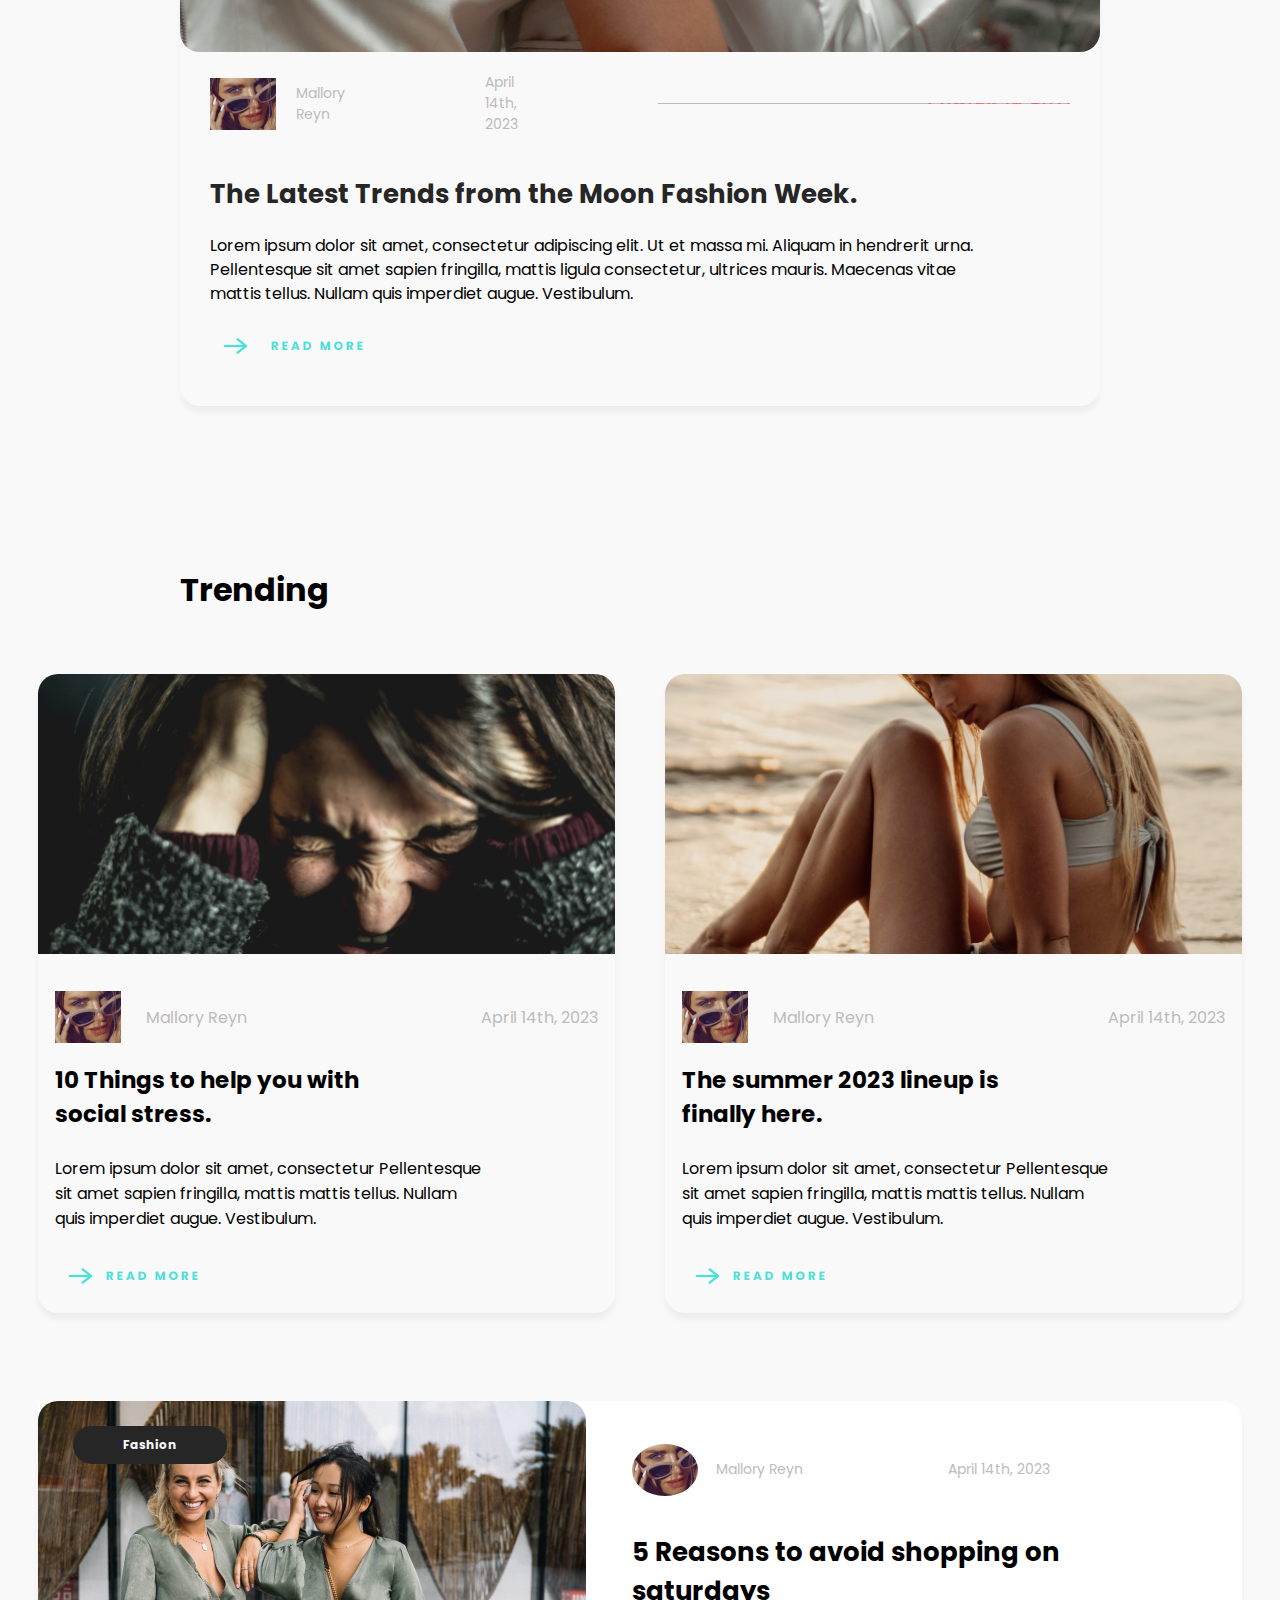
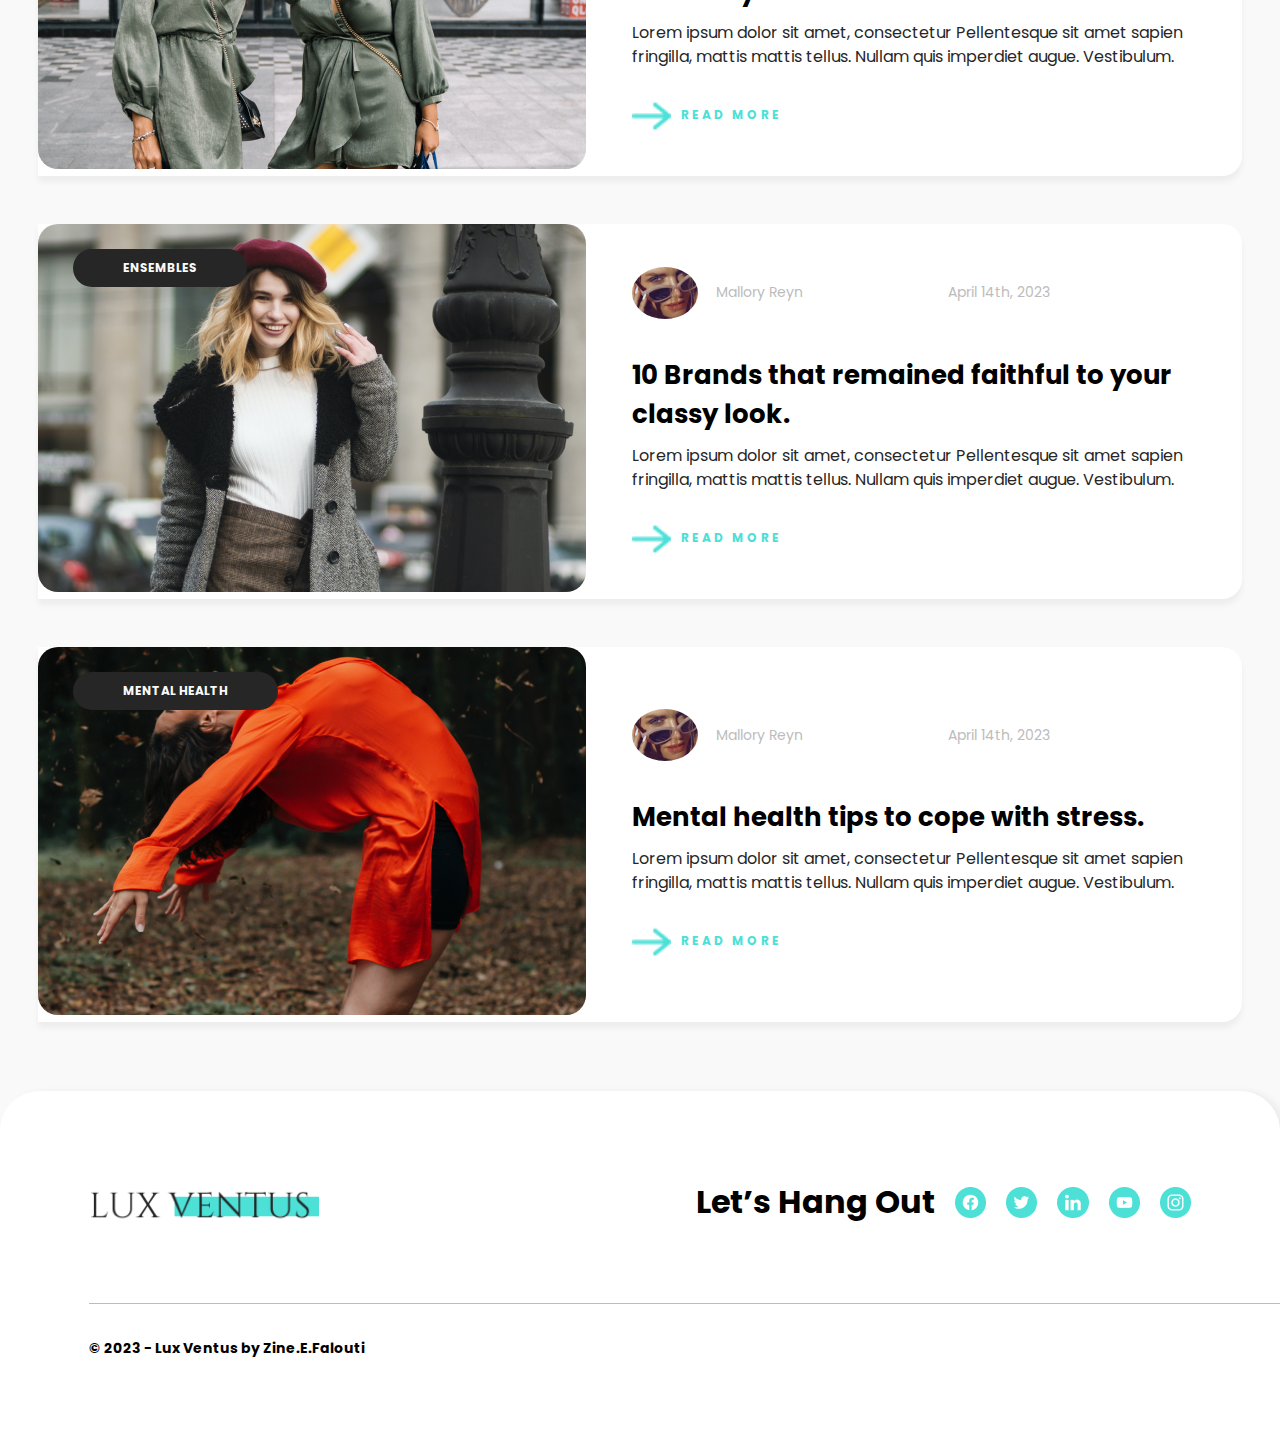
==== commit 408b6bef: "Merge pull request #4 from irakliMikava/new-footer" ====
--- a/index.html
+++ b/index.html
@@ -289,5 +289,39 @@
 
     
   </div>
+
+
+   <!-- nikusha footer   -->
+
+
+   <div class="footer">
+
+    <div class="footer-first">
+        <div class="footer-icon">
+        <a href="./index.html"><img src="./assets/logo.png" alt=""></a> 
+         </div>
+
+         <div class="footer-text">
+          <h1>Let’s Hang Out</h1>
+          <a href="#"><img src="./assets/facebook.png" alt=""></a>
+          <a href="#"><img src="./assets/twitter.png" alt=""></a>
+          <a href="#"><img src="./assets/linkedin.png" alt=""></a>
+          <a href="#"><img src="./assets/youtube.png" alt=""></a>
+          <a href="#"><img src="./assets/instagram.png" alt=""></a>
+         </div>
+   </div>
+
+    <div class="line">
+
+    </div>
+
+    <div class="footer-second">
+      <h3>© 2023 - Lux Ventus by Zine.E.Falouti</h3>
+    </div>
+
+  </div>
+
+  
+  </div>
 </body>
 </html>--- a/style.css
+++ b/style.css
@@ -387,6 +387,7 @@
   padding: 87px 89px;
   border-radius: 40px 40px 0 0;
   box-shadow: 6px 0px 6px 0px #0000000D;
+  background-color: white;
 
 }
 
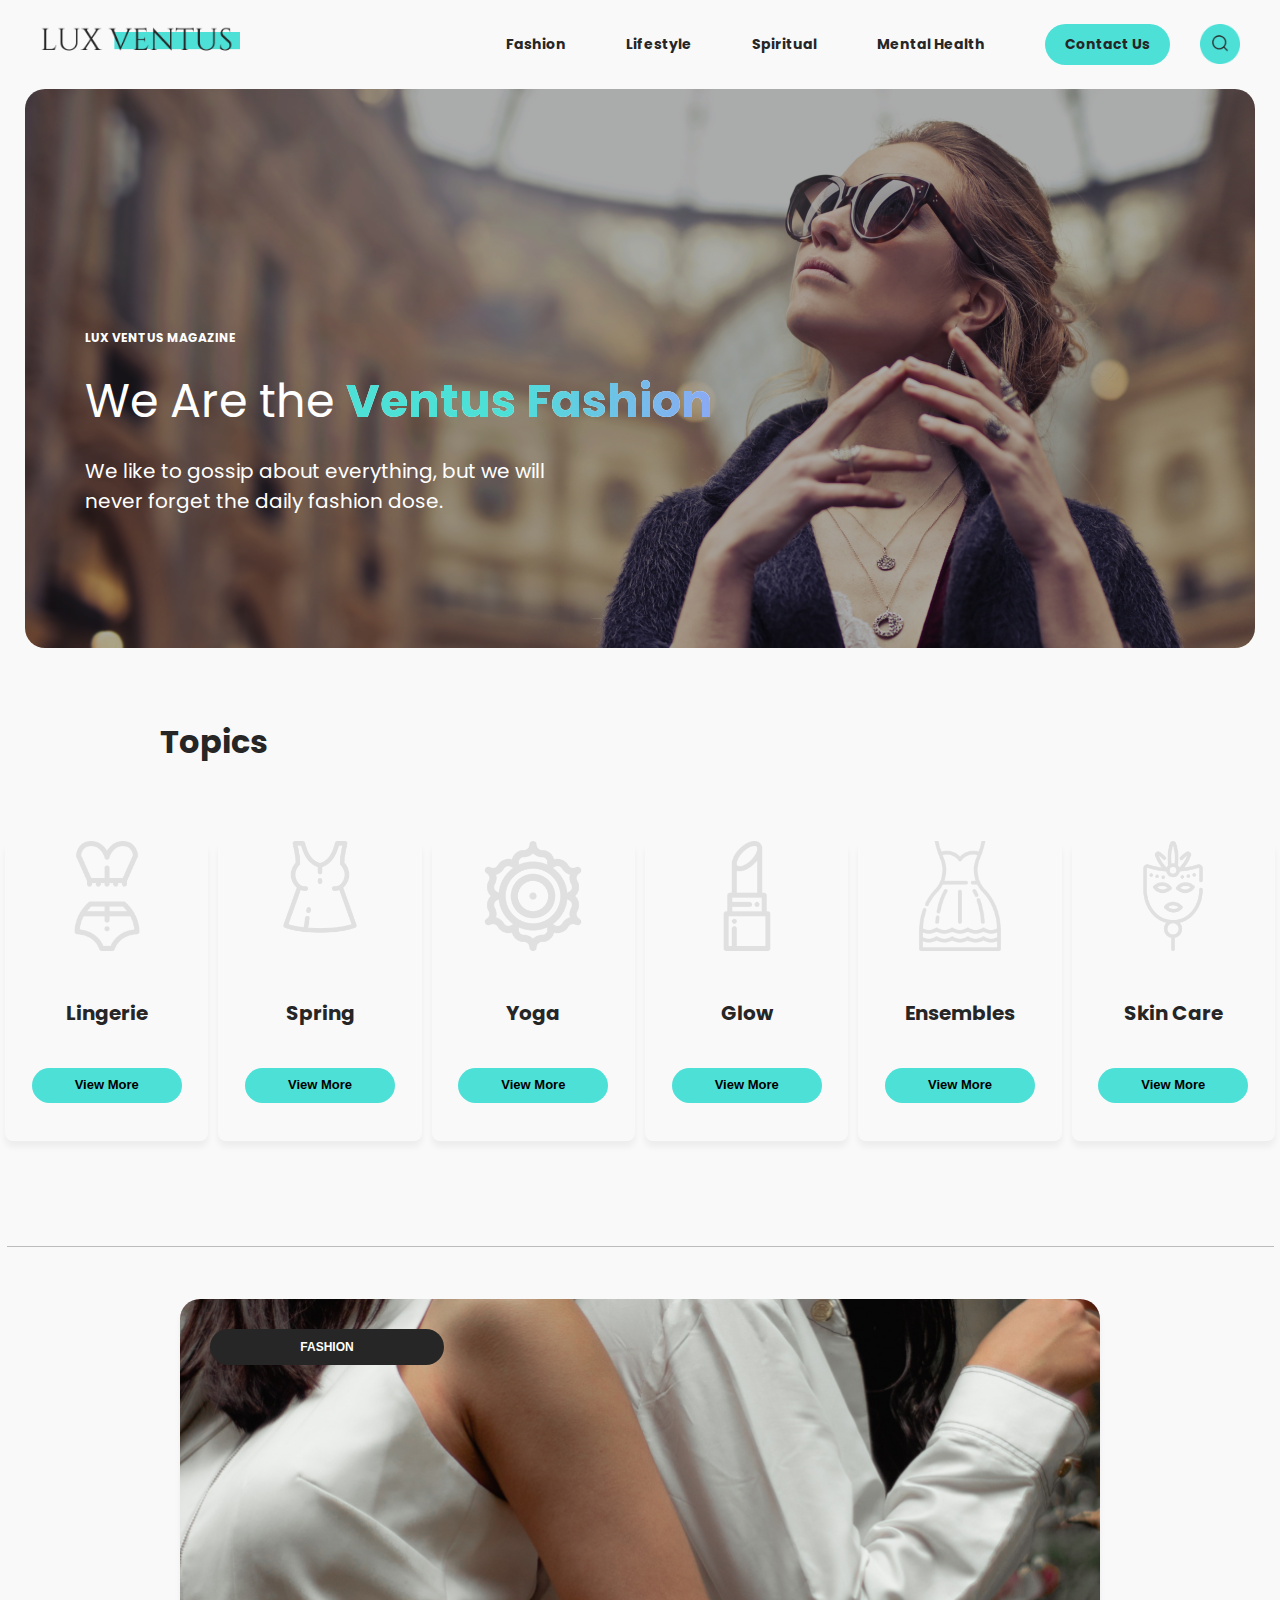
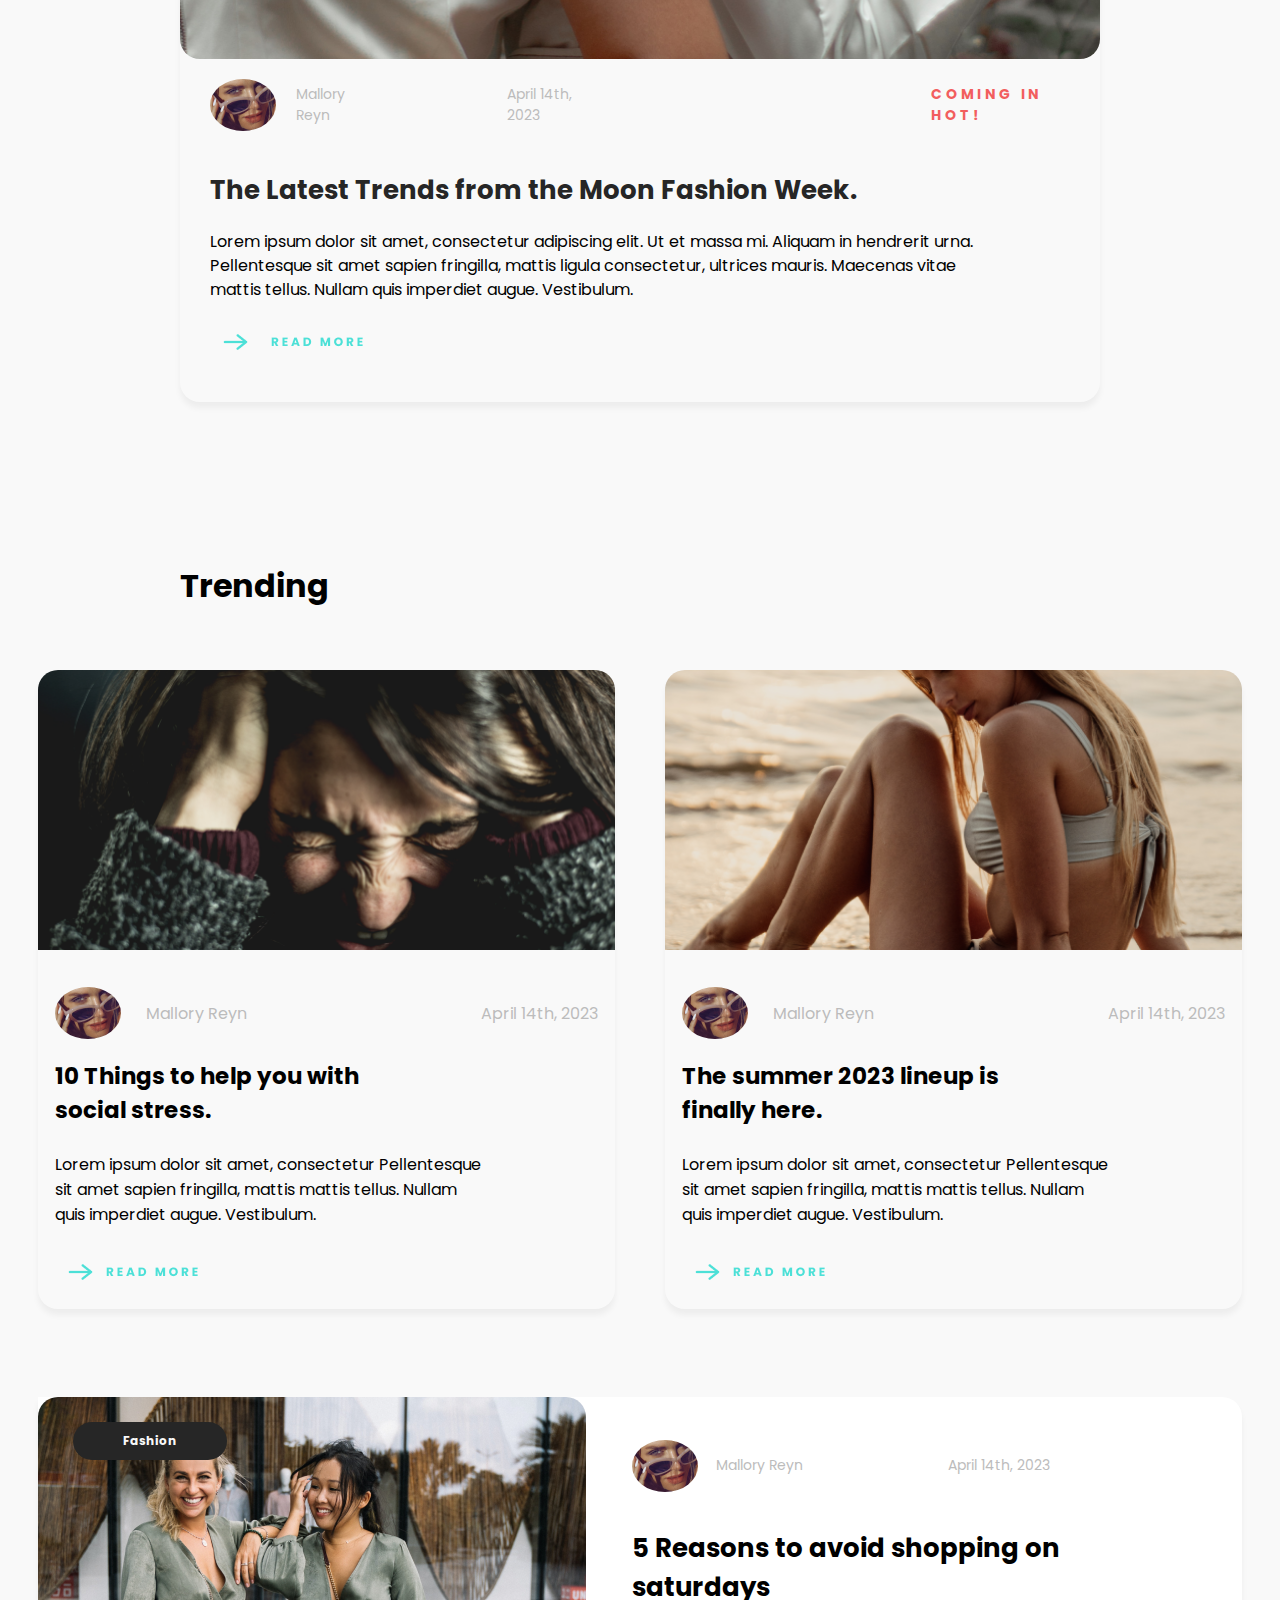
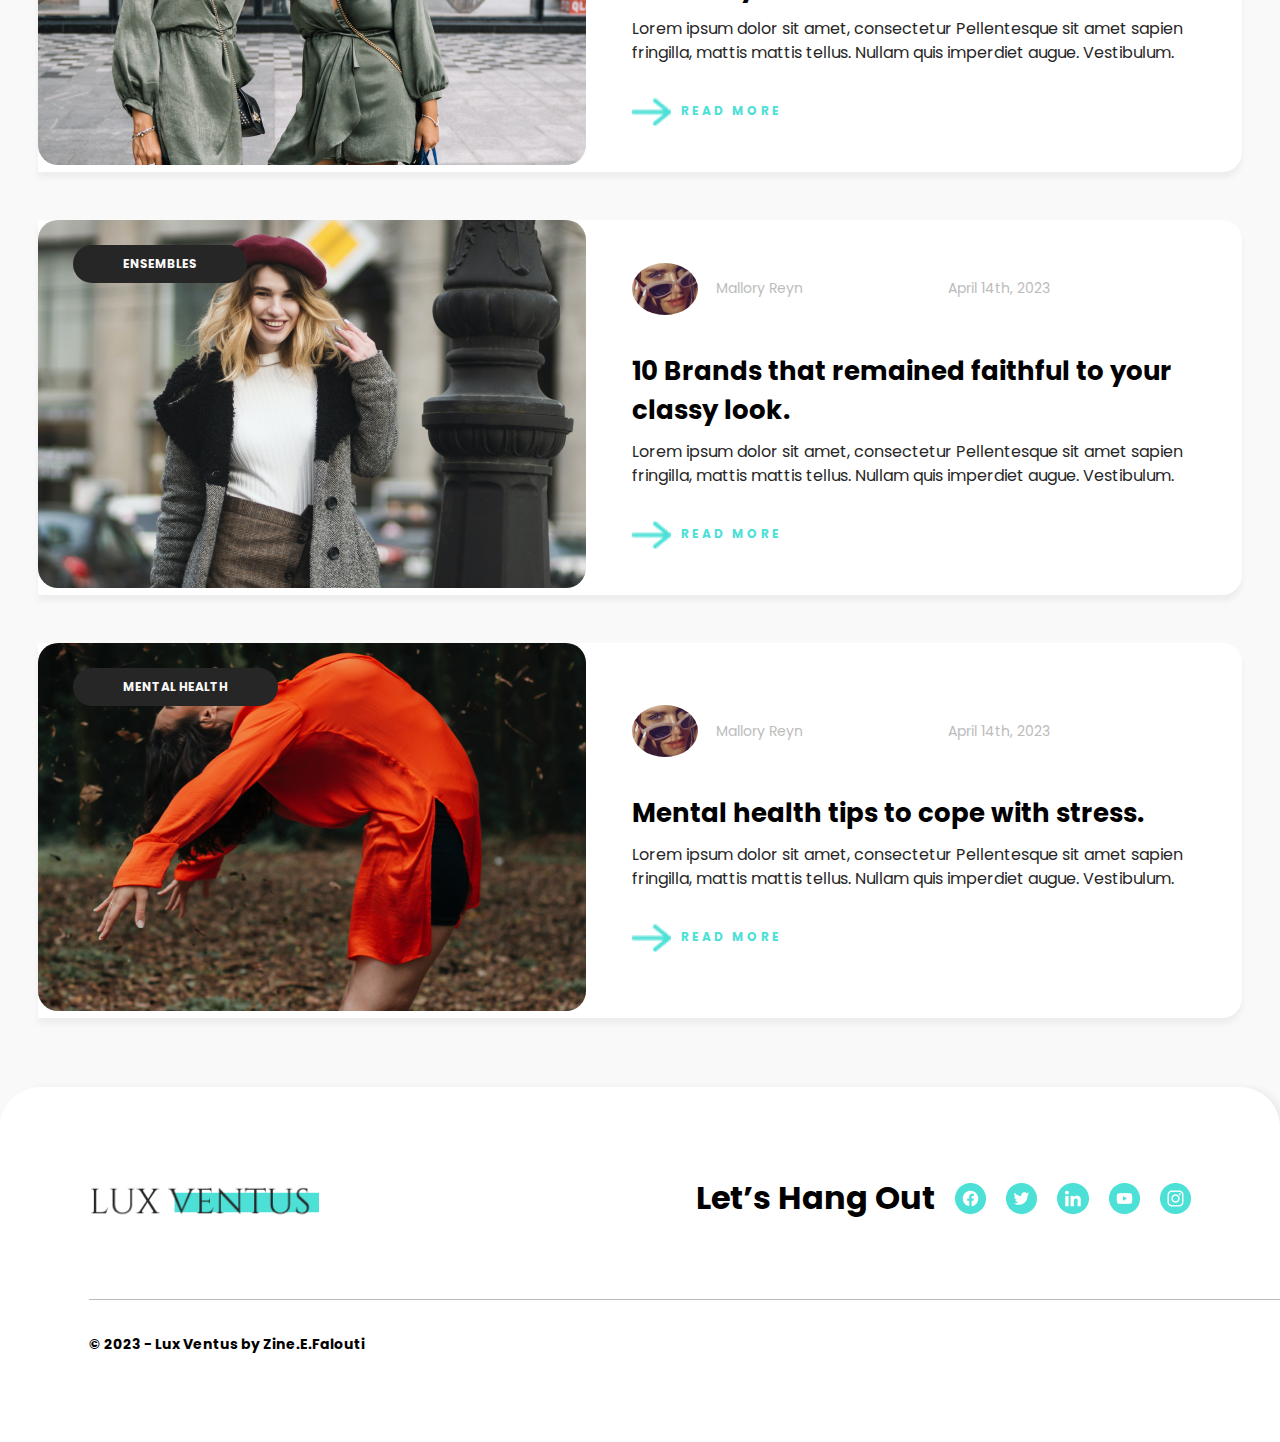
==== commit a6279046: "lizi" ====
--- a/index.html
+++ b/index.html
@@ -4,6 +4,7 @@
   <meta charset="UTF-8">
   <meta name="viewport" content="width=device-width, initial-scale=1.0">
   <title>Lux Ventus</title>
+  <link rel="icon" href="./assets/icon.png">
   <link rel="stylesheet" href="style.css">
   <link rel="stylesheet" href="https://fonts.googleapis.com/css?family=Poppins:400,700&display=swap">
 </head>
@@ -12,7 +13,7 @@
     <header class="header">
       <div class="container">
         
-          <img class="logo" src="./assets/logo.png" alt="logo">
+          <a href="./index.html"><img class="logo" src="./assets/logo.png" alt="logo"></a>
   
           <nav class="navigation">
             <a href="#">Fashion</a>
@@ -82,10 +83,11 @@
               </button>
             </div>
             <div class="admin-info">
-              <img src="./assets/icon.png" alt="">
+              <img src="./assets/icon.png" alt="" class="icn">
               <p>Mallory Reyn</p>
               <p class="date">April 14th, 2023</p>
-              <img class="line" src="./assets/COMING_IN_HOT.png" alt="">
+              <h3 class="hot">COMING IN HOT!</h3>
+              <!-- <img class="line" src="./assets/COMING_IN_HOT.png" alt=""> -->
             </div>
             <div class="info">
               <h2>The Latest Trends from the Moon Fashion Week.</h2>
@@ -113,7 +115,7 @@
               <div style="padding: 17px;">
                 <div class="information">
                   <div style="display:flex; align-items:center">
-                    <img style="margin-right: 25px;" src="./assets/icon.png" alt="">
+                    <img style="margin-right: 25px;" src="./assets/icon.png" alt="" class="icn">
                     <p style="color: #BCBCBC;">Mallory Reyn</p>
                   </div>
                   <p style="color: #BCBCBC;">April 14th, 2023</p>
@@ -138,7 +140,7 @@
               <div style="padding: 17px;">
                 <div class="information">
                   <div style="display:flex; align-items:center">
-                    <img style="margin-right: 25px;" src="./assets/icon.png" alt="">
+                    <img style="margin-right: 25px;" src="./assets/icon.png" alt="" class="icn">
                     <p style="color: #BCBCBC;">Mallory Reyn</p>
                   </div>
                   <p style="color: #BCBCBC;">April 14th, 2023</p>
@@ -175,7 +177,7 @@
       </div>
       <div class="about-fashion">
         <div class="fashion-title">
-          <img src="./assets/icon.png" alt="">
+          <img src="./assets/icon.png" alt="" class="icn">
           <div class="fashion2">
             <p>
               Mallory Reyn
@@ -215,7 +217,7 @@
       </div>
       <div class="about-fashion">
         <div class="fashion-title">
-          <img src="./assets/icon.png" alt="">
+          <img src="./assets/icon.png" alt="" class="icn">
           <div class="fashion2">
             <p>
               Mallory Reyn
@@ -256,7 +258,7 @@
       </div>
       <div class="about-fashion">
         <div class="fashion-title">
-          <img src="./assets/icon.png" alt="">
+          <img src="./assets/icon.png" alt="" class="icn">
           <div class="fashion2">
             <p>
               Mallory Reyn
--- a/style.css
+++ b/style.css
@@ -566,6 +566,15 @@
 
 
 
+.icn{
+  border-radius: 50%;
+}
+
+
+
+
+
+
 
 
 
@@ -602,4 +611,17 @@
  }
 
 
-
+ .hot{
+  color: #F25E5E;
+font-family: Poppins;
+font-size: 14px;
+font-style: normal;
+font-weight: 700;
+line-height: normal;
+letter-spacing: 3.36px;
+margin-left: 200px;
+ }
+
+
+
+
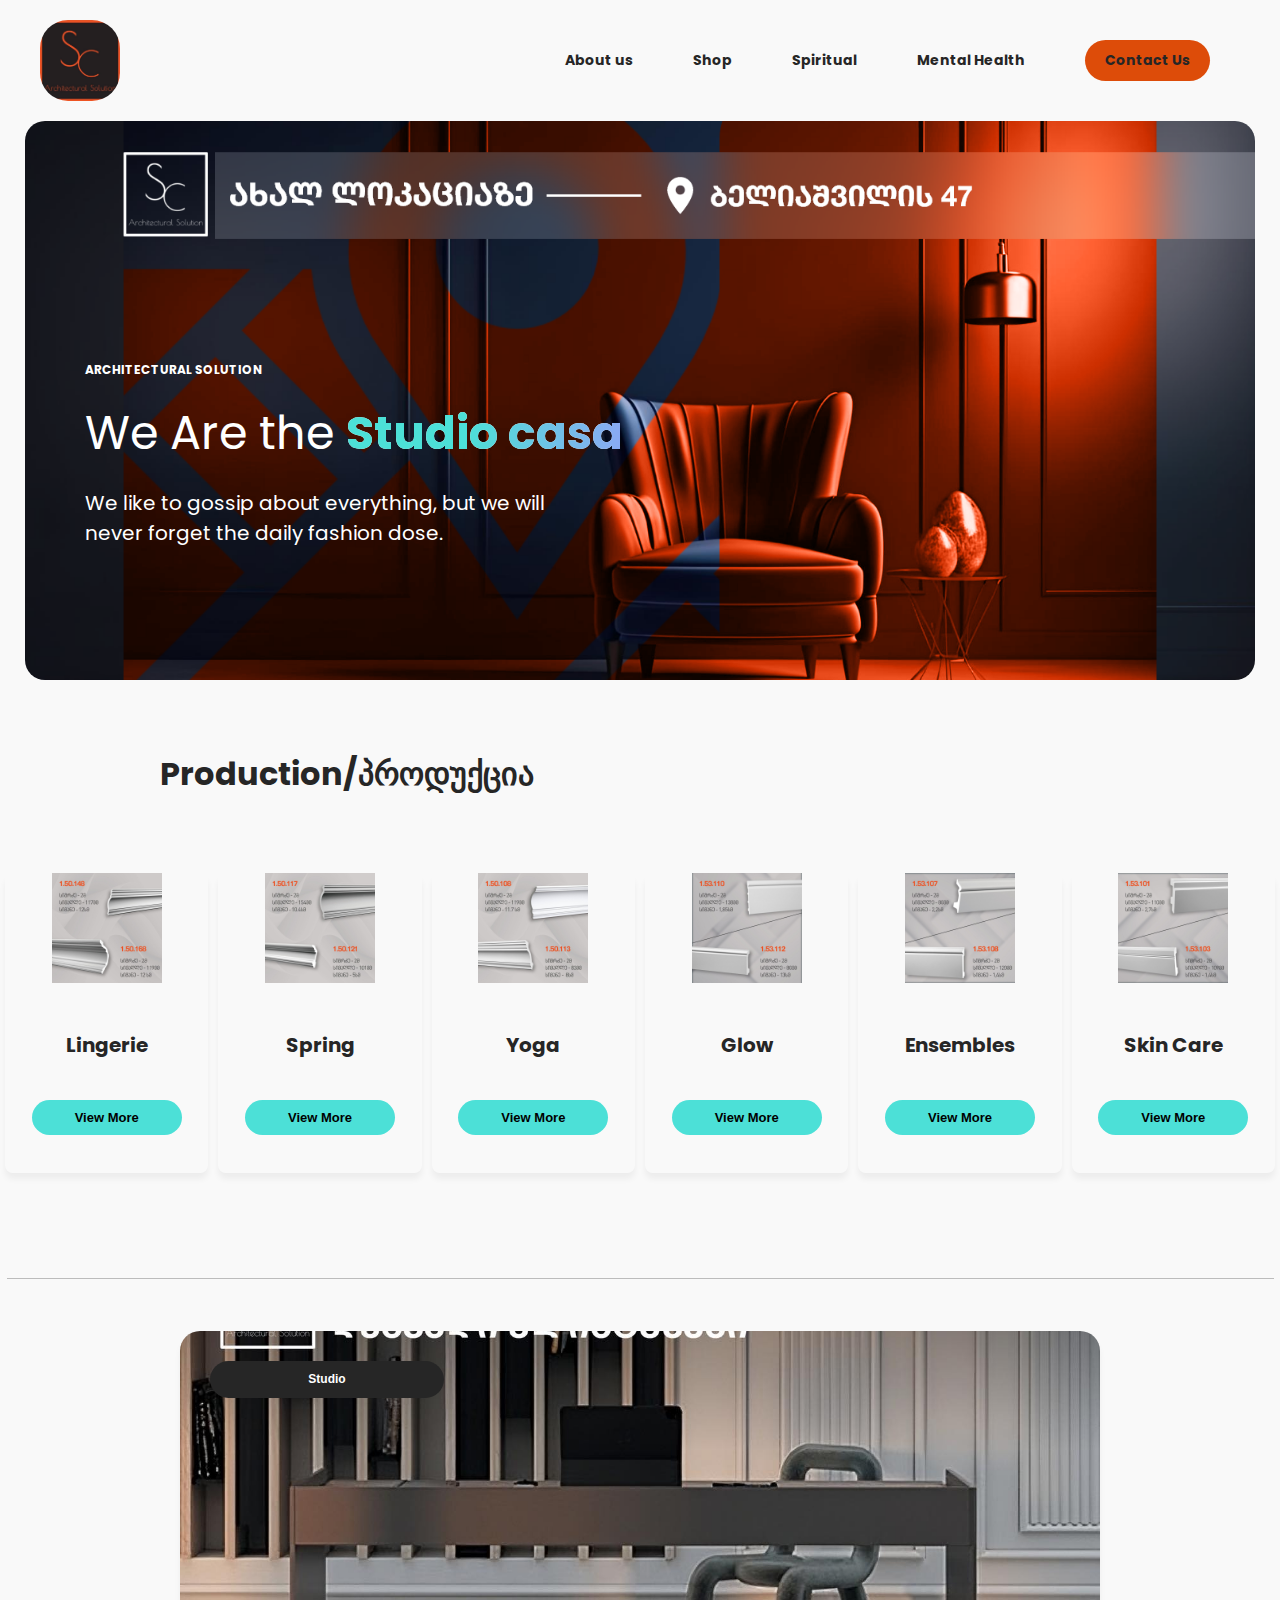
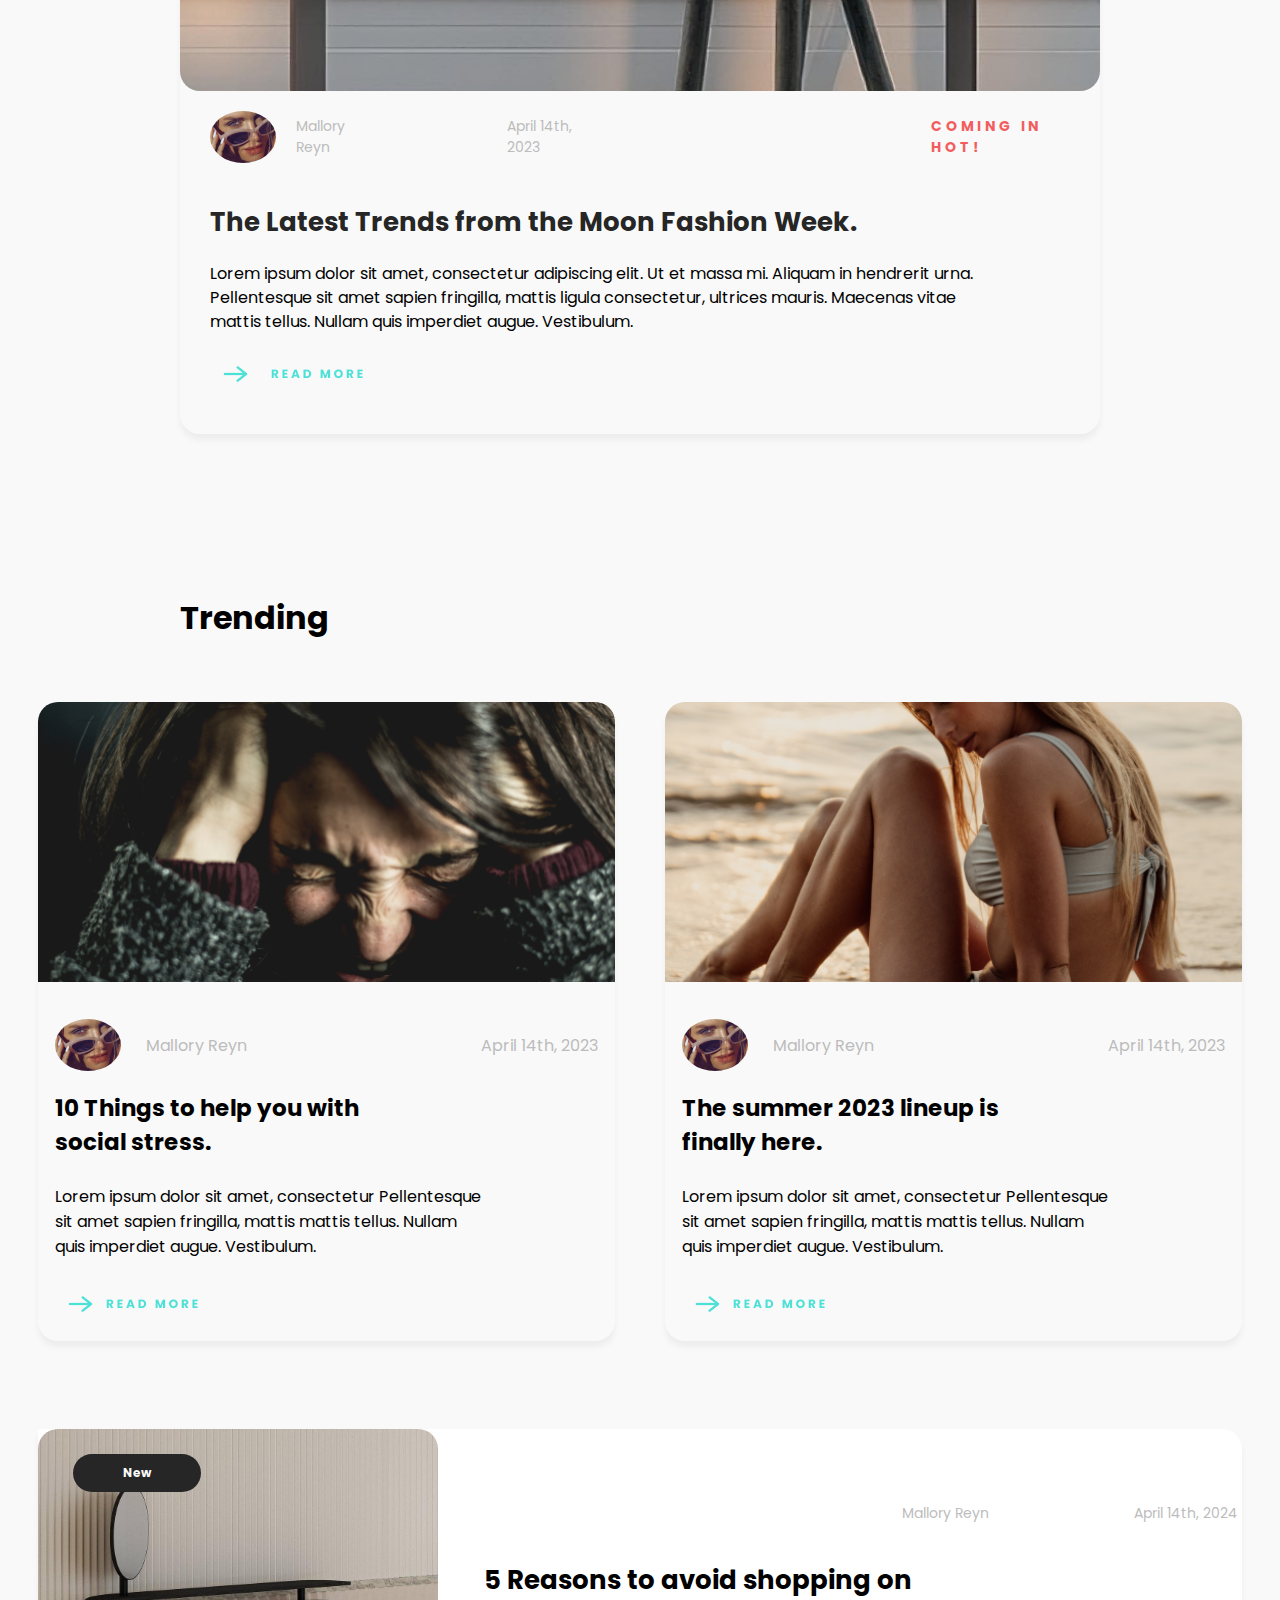
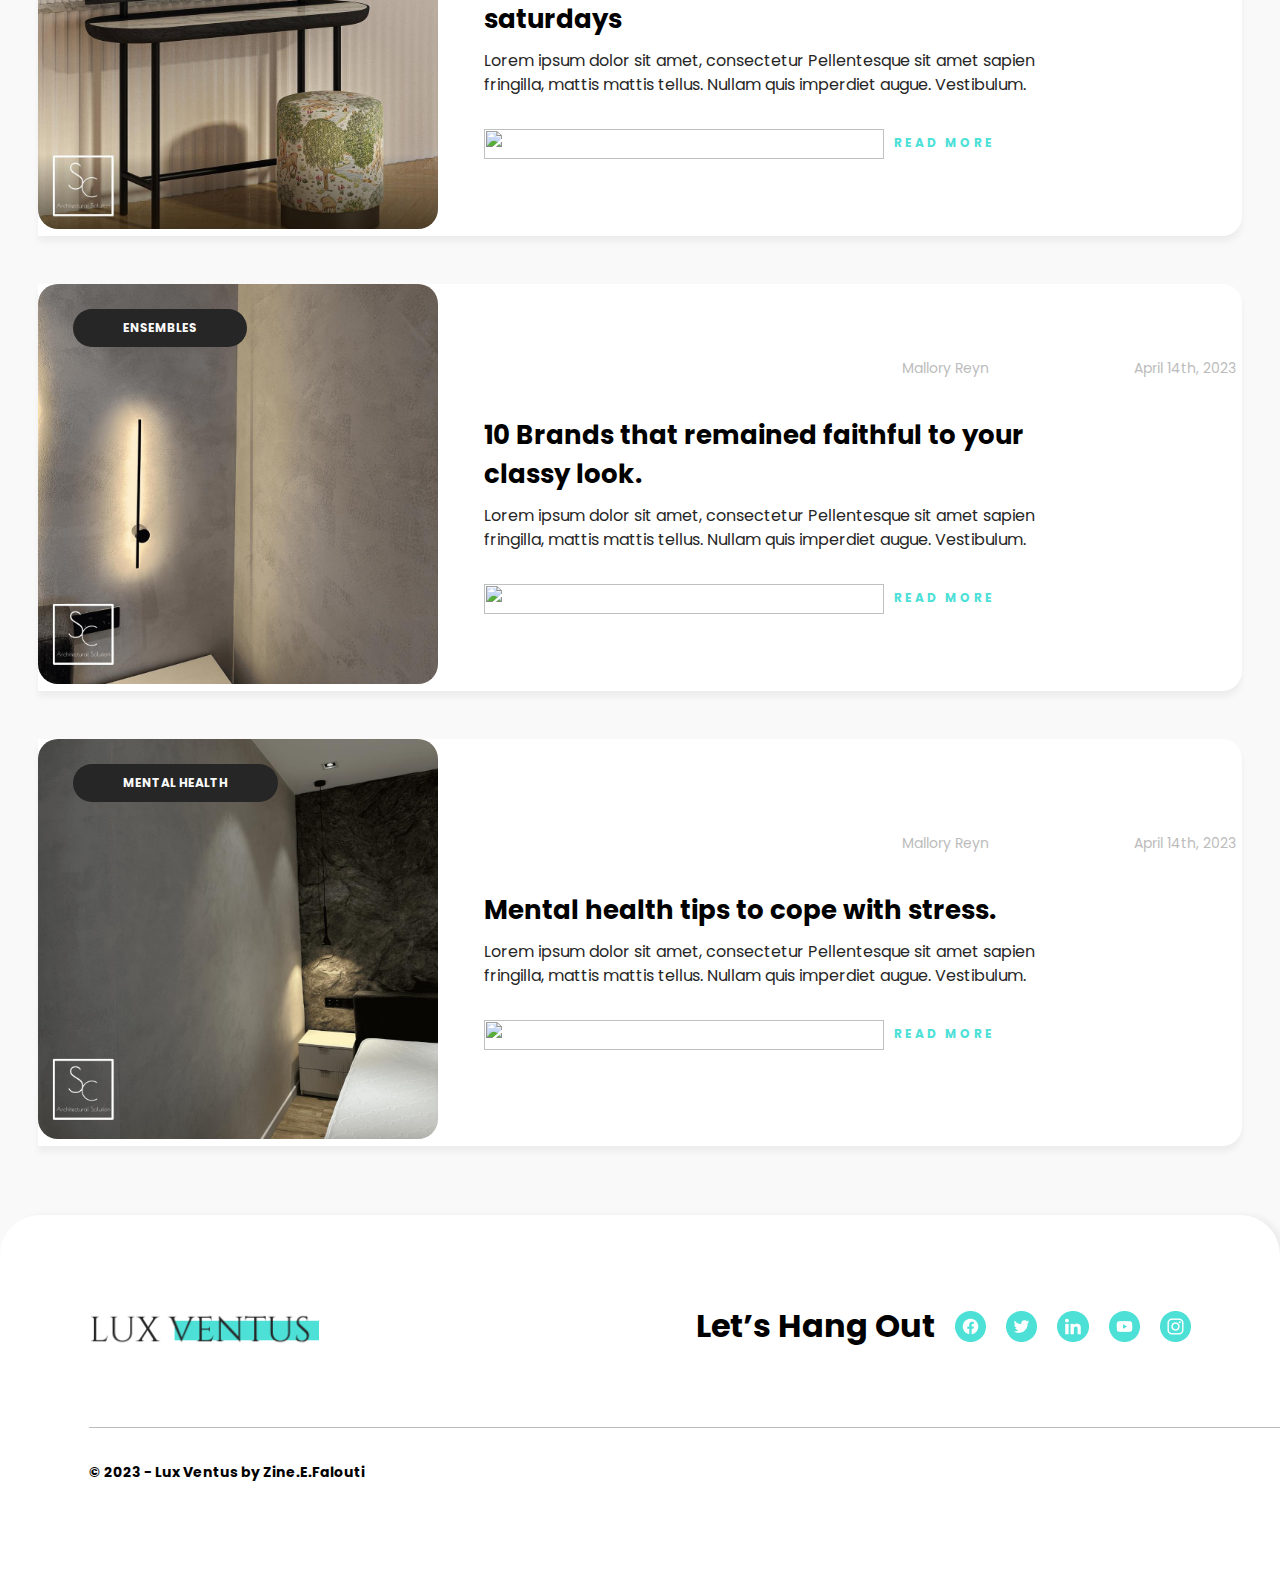
==== commit a70704a8: "studio" ====
--- a/index.html
+++ b/index.html
@@ -3,8 +3,8 @@
 <head>
   <meta charset="UTF-8">
   <meta name="viewport" content="width=device-width, initial-scale=1.0">
-  <title>Lux Ventus</title>
-  <link rel="icon" href="./assets/icon.png">
+  <title>Studio Casa</title>
+  <link rel="icon" href="./assets/casa.logo.jpg">
   <link rel="stylesheet" href="style.css">
   <link rel="stylesheet" href="https://fonts.googleapis.com/css?family=Poppins:400,700&display=swap">
 </head>
@@ -13,23 +13,23 @@
     <header class="header">
       <div class="container">
         
-          <a href="./index.html"><img class="logo" src="./assets/logo.png" alt="logo"></a>
+          <a href="./index.html"><img class="logo" src="./assets/casalogo2.jpg" alt="logo"></a>
   
           <nav class="navigation">
-            <a href="#">Fashion</a>
-            <a href="#">Lifestyle</a>
+            <a href="#">About us</a>
+            <a href="#">Shop</a>
             <a href="#">Spiritual</a>
             <a href="#">Mental Health</a>
             <a href="#" class="contact-btn">Contact Us</a>
-            <img class="icon" src="./assets/search.png" alt="">
-          </nav>
+      
+            </nav>
   
         </div>
         <div class="second-container">
           <div class="image-div">
             <div class="image-texts">
-             <h3>LUX VENTUS MAGAZINE</h3>
-             <h1>We Are the <span>Ventus Fashion</span></h1>
+             <h3>ARCHITECTURAL SOLUTION</h3>
+             <h1>We Are the <span>Studio casa</span></h1>
              <p>We like to gossip about everything, but we will <br>never forget the daily fashion dose.</p>
            </div>
            </div>
@@ -37,35 +37,35 @@
   
   
         <div class="third-container">
-          <h1>Topics</h1>
+          <h1>Production/პროდუქცია</h1>
           <div class="cards">
             <div class="card1 card">
-              <img src="./assets/photo 1.png" alt="">
+              <img src="./product.1.jpg" alt="">
               <h2>Lingerie</h2>
               <button class="view-btn">View More</button>
             </div>
             <div class="card2 card">
-              <img src="./assets/photo 2.png" alt="">
+              <img src="./product.2.jpg" alt="">
               <h2>Spring</h2>
               <button class="view-btn">View More</button>
             </div>
             <div class="card3 card">
-              <img src="./assets/photo 3.png"  alt="">
+              <img src="./product.3.jpg"  alt="">
               <h2>Yoga</h2>
               <button class="view-btn">View More</button>
             </div>
             <div class="card4 card">
-              <img src="./assets/photo 4.png"  alt="">
+              <img src="./product.4.jpg"  alt="">
               <h2>Glow</h2>
               <button class="view-btn">View More</button>
             </div>
             <div class="card5 card">
-              <img src="./assets/photo 5.png"  alt="">
+              <img src="./product.5.jpg"  alt="">
               <h2>Ensembles</h2>
               <button class="view-btn">View More</button>
             </div>
             <div class="card6 card">
-              <img src="./assets/photo 6.png"  alt="">
+              <img src="./product.6.jpg"  alt="">
               <h2>Skin Care</h2>
               <button class="view-btn">View More</button>
             </div>
@@ -79,7 +79,7 @@
           <div class="fourth-container">
             <div class="couple">
               <button>
-                FASHION
+                Studio
               </button>
             </div>
             <div class="admin-info">
@@ -170,21 +170,21 @@
 
     <div class="fashion-section">
       <div class="fashion-photo">
-        <img src="./assets/card 3.png" alt="">
-        <h1>
-          Fashion
+        <img src="./casa...1.jpg" alt="">
+        <h1>
+          New
         </h1>
       </div>
       <div class="about-fashion">
         <div class="fashion-title">
-          <img src="./assets/icon.png" alt="" class="icn">
+          <img src="#" alt="" class="icn">
           <div class="fashion2">
             <p>
               Mallory Reyn
               
             </p>
             <p>
-              April 14th, 2023
+              April 14th, 2024
 
             </p>
           </div>
@@ -198,7 +198,7 @@
 Nullam quis imperdiet augue. Vestibulum.
         </h3>
         <div class="arrow">
-          <img src="./assets/arrow.png" alt="" class="arrow-img">
+          <img src="#" alt="" class="arrow-img">
           <h1>
             READ MORE
           </h1>
@@ -210,14 +210,14 @@
     
     <div class="fashion-section">
       <div class="fashion-photo">
-        <img src="./assets/card 4.png" alt="">
+        <img src="./assets/casa.2.jpg" alt="">
         <h1>
           ENSEMBLES
         </h1>
       </div>
       <div class="about-fashion">
         <div class="fashion-title">
-          <img src="./assets/icon.png" alt="" class="icn">
+          <img src="#" alt="" class="icn">
           <div class="fashion2">
             <p>
               Mallory Reyn
@@ -239,7 +239,7 @@
 Nullam quis imperdiet augue. Vestibulum.
         </h3>
         <div class="arrow">
-          <img src="./assets/arrow.png" alt="" class="arrow-img">
+          <img src="#" alt="" class="arrow-img">
           <h1>
             READ MORE
           </h1>
@@ -251,14 +251,14 @@
     
     <div class="fashion-section">
       <div class="fashion-photo">
-        <img src="./assets/card 5.png" alt="">
+        <img src="./casa.3.jpg" alt="">
         <h1>
           MENTAL HEALTH
         </h1>
       </div>
       <div class="about-fashion">
         <div class="fashion-title">
-          <img src="./assets/icon.png" alt="" class="icn">
+          <img src="#" alt="" class="icn">
           <div class="fashion2">
             <p>
               Mallory Reyn
@@ -280,7 +280,7 @@
 Nullam quis imperdiet augue. Vestibulum.
         </h3>
         <div class="arrow">
-          <img src="./assets/arrow.png" alt="" class="arrow-img">
+          <img src="#" alt="" class="arrow-img">
           <h1>
             READ MORE
           </h1>
--- a/style.css
+++ b/style.css
@@ -39,6 +39,18 @@
   margin: 0 auto;
 }
 
+.container img{
+  width: 80px;  
+  display: flex;
+  justify-content: center;
+  border-radius: 35%;
+}
+
+.fashion img{
+  width: 400px;
+}
+
+
 .navigation {
   display: flex;
   justify-content: space-between;
@@ -66,13 +78,13 @@
 }
 
 .contact-btn {
-  background-color: #4CE0D7 !important;
+  background-color: #dd4c09 !important;
   padding: 10px 20px;
   border-radius: 40px;
 }
 
 .image-div {
-  background-image: url(./assets/background.png);
+  background-image: url(./assets/casa.cover.png);
   background-size: cover;
   background-repeat: no-repeat;
   background-position: center;
@@ -223,7 +235,7 @@
 }
 
 .couple{
-  background-image: url(./assets/background\ 2.png);
+  background-image: url(./plintusi1.jpg);
   background-size: cover;
   background-repeat: no-repeat;
   background-position: center;
@@ -625,3 +637,73 @@
 
 
 
+
+
+ @media(max-width:700px){
+
+  .body{
+    max-width: 700px;
+  }
+
+
+  .container{
+    max-width: 700px;
+  }
+
+
+  .navigation{
+    flex-direction: column;
+    gap: 10px;
+  }
+
+
+  .image-div{
+    max-width: 650px;
+    width: 100%;
+  }
+
+  .cards{
+    flex-wrap: wrap;
+  }
+
+
+  .vector{
+    display: none;
+  } 
+
+  .big-container{
+    max-width: 700px;
+    width: 100%;
+  }
+
+  .line{
+    display: none;
+  }
+
+
+  .fashion-section{
+    max-width: 700px;
+    flex-direction: column;
+  }
+
+  .trending-content{
+    flex-direction: column;
+    align-items: center;
+    justify-content: center;
+  }
+
+  .couple{
+   /* background-image: url(none); */
+   width: 700px;
+  }
+
+  .footer-first{
+    flex-direction: column;
+  }
+
+  .fourth-container{
+    max-width: 700px;
+    width: 100%;
+    margin: 0 auto;
+  }
+ }